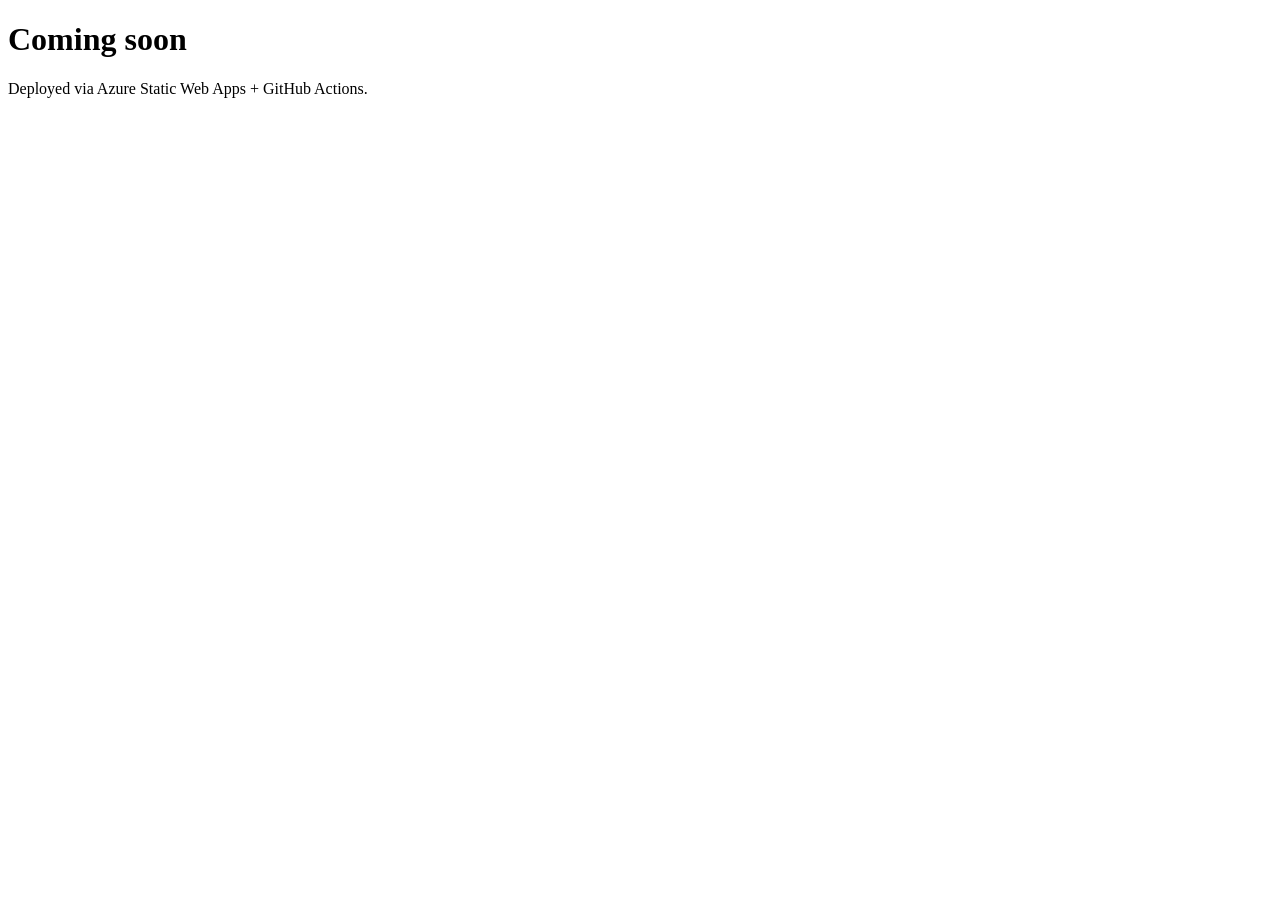
==== app/index.html @ d1ad708e "web page placeholder" ====
<!doctype html>
<html>
  <head><meta charset="utf-8"><title>Kanaan - Resume</title></head>
  <body>
    <h1>Coming soon</h1>
    <p>Deployed via Azure Static Web Apps + GitHub Actions.</p>
  </body>
</html>
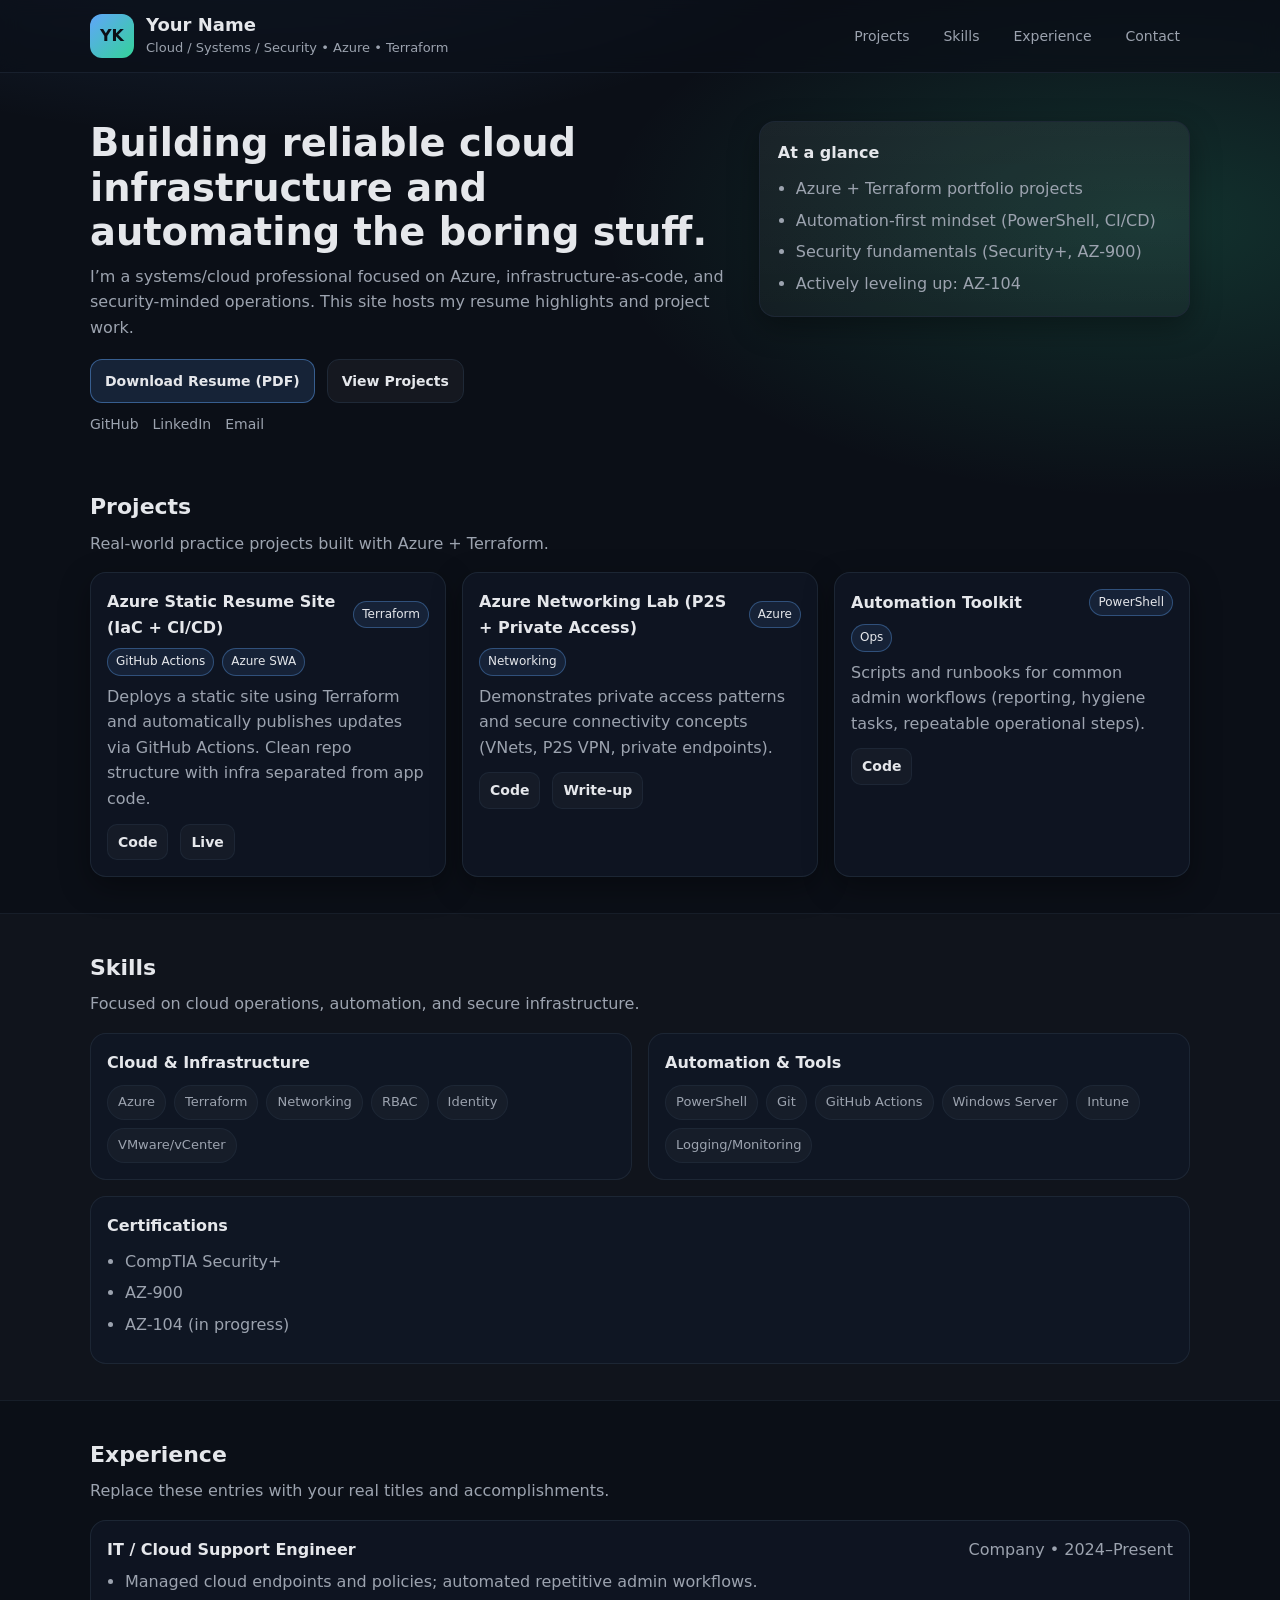
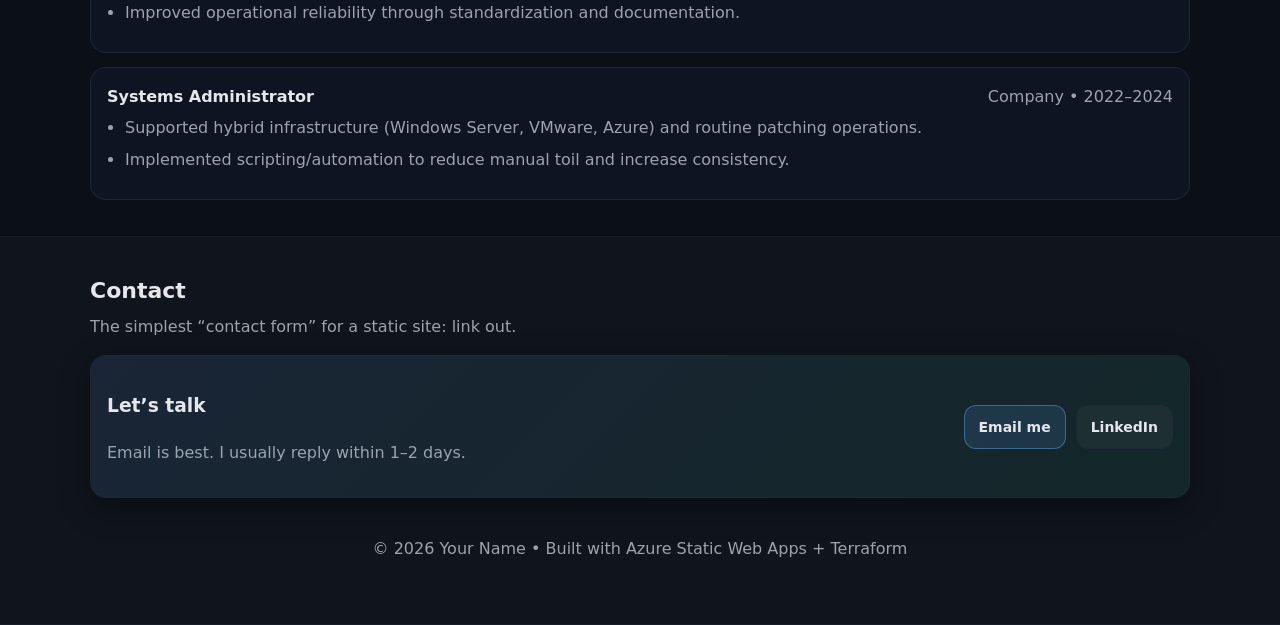
==== commit 852067a2: "First revision of HTML and CSS for landing page" ====
--- a/app/index.html
+++ b/app/index.html
@@ -1,8 +1,220 @@
 <!doctype html>
-<html>
-  <head><meta charset="utf-8"><title>Kanaan - Resume</title></head>
-  <body>
-    <h1>Coming soon</h1>
-    <p>Deployed via Azure Static Web Apps + GitHub Actions.</p>
-  </body>
+<html lang="en">
+<head>
+  <meta charset="utf-8" />
+  <meta name="viewport" content="width=device-width, initial-scale=1" />
+  <title>Your Name — Cloud / Systems / Security</title>
+  <meta name="description" content="Resume and projects portfolio." />
+  <link rel="stylesheet" href="styles.css" />
+</head>
+
+<body>
+  <a class="skip-link" href="#main">Skip to content</a>
+
+  <header class="site-header">
+    <div class="container header-inner">
+      <div class="brand">
+        <div class="avatar" aria-hidden="true">YK</div>
+        <div>
+          <h1 class="name">Your Name</h1>
+          <p class="tagline">Cloud / Systems / Security • Azure • Terraform</p>
+        </div>
+      </div>
+
+      <nav class="nav" aria-label="Primary">
+        <a href="#projects">Projects</a>
+        <a href="#skills">Skills</a>
+        <a href="#experience">Experience</a>
+        <a href="#contact">Contact</a>
+      </nav>
+    </div>
+  </header>
+
+  <main id="main">
+    <section class="hero">
+      <div class="container hero-inner">
+        <div class="hero-copy">
+          <h2>Building reliable cloud infrastructure and automating the boring stuff.</h2>
+          <p>
+            I’m a systems/cloud professional focused on Azure, infrastructure-as-code, and security-minded operations.
+            This site hosts my resume highlights and project work.
+          </p>
+
+          <div class="cta-row">
+            <a class="btn primary" href="#" target="_blank" rel="noreferrer">Download Resume (PDF)</a>
+            <a class="btn" href="#projects">View Projects</a>
+          </div>
+
+          <div class="links-row" aria-label="Links">
+            <a href="https://github.com/YOUR_GITHUB" target="_blank" rel="noreferrer">GitHub</a>
+            <a href="https://www.linkedin.com/in/YOUR_LINKEDIN" target="_blank" rel="noreferrer">LinkedIn</a>
+            <a href="mailto:you@email.com">Email</a>
+          </div>
+        </div>
+
+        <div class="hero-card">
+          <h3>At a glance</h3>
+          <ul class="bullets">
+            <li>Azure + Terraform portfolio projects</li>
+            <li>Automation-first mindset (PowerShell, CI/CD)</li>
+            <li>Security fundamentals (Security+, AZ-900)</li>
+            <li>Actively leveling up: AZ-104</li>
+          </ul>
+        </div>
+      </div>
+    </section>
+
+    <section id="projects" class="section">
+      <div class="container">
+        <div class="section-head">
+          <h2>Projects</h2>
+          <p>Real-world practice projects built with Azure + Terraform.</p>
+        </div>
+
+        <div class="grid">
+          <article class="card">
+            <div class="card-top">
+              <h3>Azure Static Resume Site (IaC + CI/CD)</h3>
+              <span class="pill">Terraform</span>
+              <span class="pill">GitHub Actions</span>
+              <span class="pill">Azure SWA</span>
+            </div>
+            <p>
+              Deploys a static site using Terraform and automatically publishes updates via GitHub Actions.
+              Clean repo structure with infra separated from app code.
+            </p>
+            <div class="card-actions">
+              <a class="link" href="https://github.com/YOUR_GITHUB/YOUR_REPO" target="_blank" rel="noreferrer">Code</a>
+              <a class="link" href="#" target="_blank" rel="noreferrer">Live</a>
+            </div>
+          </article>
+
+          <article class="card">
+            <div class="card-top">
+              <h3>Azure Networking Lab (P2S + Private Access)</h3>
+              <span class="pill">Azure</span>
+              <span class="pill">Networking</span>
+            </div>
+            <p>
+              Demonstrates private access patterns and secure connectivity concepts (VNets, P2S VPN, private endpoints).
+            </p>
+            <div class="card-actions">
+              <a class="link" href="#" target="_blank" rel="noreferrer">Code</a>
+              <a class="link" href="#" target="_blank" rel="noreferrer">Write-up</a>
+            </div>
+          </article>
+
+          <article class="card">
+            <div class="card-top">
+              <h3>Automation Toolkit</h3>
+              <span class="pill">PowerShell</span>
+              <span class="pill">Ops</span>
+            </div>
+            <p>
+              Scripts and runbooks for common admin workflows (reporting, hygiene tasks, repeatable operational steps).
+            </p>
+            <div class="card-actions">
+              <a class="link" href="#" target="_blank" rel="noreferrer">Code</a>
+            </div>
+          </article>
+        </div>
+      </div>
+    </section>
+
+    <section id="skills" class="section alt">
+      <div class="container">
+        <div class="section-head">
+          <h2>Skills</h2>
+          <p>Focused on cloud operations, automation, and secure infrastructure.</p>
+        </div>
+
+        <div class="two-col">
+          <div class="panel">
+            <h3>Cloud & Infrastructure</h3>
+            <ul class="tags">
+              <li>Azure</li><li>Terraform</li><li>Networking</li><li>RBAC</li><li>Identity</li><li>VMware/vCenter</li>
+            </ul>
+          </div>
+
+          <div class="panel">
+            <h3>Automation & Tools</h3>
+            <ul class="tags">
+              <li>PowerShell</li><li>Git</li><li>GitHub Actions</li><li>Windows Server</li><li>Intune</li><li>Logging/Monitoring</li>
+            </ul>
+          </div>
+        </div>
+
+        <div class="panel mt">
+          <h3>Certifications</h3>
+          <ul class="bullets">
+            <li>CompTIA Security+</li>
+            <li>AZ-900</li>
+            <li>AZ-104 (in progress)</li>
+          </ul>
+        </div>
+      </div>
+    </section>
+
+    <section id="experience" class="section">
+      <div class="container">
+        <div class="section-head">
+          <h2>Experience</h2>
+          <p>Replace these entries with your real titles and accomplishments.</p>
+        </div>
+
+        <div class="timeline">
+          <div class="role">
+            <div class="role-head">
+              <h3>IT / Cloud Support Engineer</h3>
+              <span class="muted">Company • 2024–Present</span>
+            </div>
+            <ul class="bullets">
+              <li>Managed cloud endpoints and policies; automated repetitive admin workflows.</li>
+              <li>Improved operational reliability through standardization and documentation.</li>
+            </ul>
+          </div>
+
+          <div class="role">
+            <div class="role-head">
+              <h3>Systems Administrator</h3>
+              <span class="muted">Company • 2022–2024</span>
+            </div>
+            <ul class="bullets">
+              <li>Supported hybrid infrastructure (Windows Server, VMware, Azure) and routine patching operations.</li>
+              <li>Implemented scripting/automation to reduce manual toil and increase consistency.</li>
+            </ul>
+          </div>
+        </div>
+      </div>
+    </section>
+
+    <section id="contact" class="section alt">
+      <div class="container">
+        <div class="section-head">
+          <h2>Contact</h2>
+          <p>The simplest “contact form” for a static site: link out.</p>
+        </div>
+
+        <div class="contact-card">
+          <div>
+            <h3>Let’s talk</h3>
+            <p class="muted">Email is best. I usually reply within 1–2 days.</p>
+          </div>
+          <div class="contact-actions">
+            <a class="btn primary" href="mailto:you@email.com">Email me</a>
+            <a class="btn" href="https://www.linkedin.com/in/YOUR_LINKEDIN" target="_blank" rel="noreferrer">LinkedIn</a>
+          </div>
+        </div>
+
+        <footer class="footer">
+          <p class="muted">© <span id="year"></span> Your Name • Built with Azure Static Web Apps + Terraform</p>
+        </footer>
+      </div>
+    </section>
+  </main>
+
+  <script>
+    document.getElementById("year").textContent = new Date().getFullYear();
+  </script>
+</body>
 </html>
--- a/app/styles.css
+++ b/app/styles.css
@@ -0,0 +1,346 @@
+:root{
+  --bg: #0b0f17;
+  --panel: #111827;
+  --panel2:#0f172a;
+  --text:#e5e7eb;
+  --muted:#9ca3af;
+  --line:#1f2937;
+  --accent:#60a5fa;
+  --accent2:#34d399;
+  --shadow: 0 10px 30px rgba(0,0,0,.35);
+  --radius: 16px;
+}
+
+*{ box-sizing:border-box; }
+html,body{ margin:0; padding:0; }
+body{
+  font-family: ui-sans-serif, system-ui, -apple-system, Segoe UI, Roboto, Arial, "Apple Color Emoji","Segoe UI Emoji";
+  background: radial-gradient(1200px 600px at 20% -10%, rgba(96,165,250,.25), transparent 60%),
+              radial-gradient(1000px 500px at 90% 10%, rgba(52,211,153,.18), transparent 55%),
+              var(--bg);
+  color: var(--text);
+  line-height:1.6;
+}
+
+a{ color:inherit; text-decoration:none; }
+a:hover{ text-decoration:underline; }
+
+.container{
+  width: min(1100px, 92%);
+  margin: 0 auto;
+}
+
+.skip-link{
+  position:absolute;
+  left:-999px;
+  top:auto;
+  width:1px;
+  height:1px;
+  overflow:hidden;
+}
+.skip-link:focus{
+  left: 16px;
+  top: 16px;
+  width:auto;
+  height:auto;
+  padding:10px 12px;
+  background: var(--panel);
+  border: 1px solid var(--line);
+  border-radius: 10px;
+  z-index: 9999;
+}
+
+.site-header{
+  position: sticky;
+  top: 0;
+  backdrop-filter: blur(10px);
+  background: rgba(11,15,23,.7);
+  border-bottom: 1px solid rgba(31,41,55,.7);
+  z-index: 10;
+}
+
+.header-inner{
+  display:flex;
+  align-items:center;
+  justify-content:space-between;
+  gap: 16px;
+  padding: 14px 0;
+}
+
+.brand{
+  display:flex;
+  align-items:center;
+  gap:12px;
+  min-width: 240px;
+}
+
+.avatar{
+  width:44px;
+  height:44px;
+  border-radius: 12px;
+  display:grid;
+  place-items:center;
+  font-weight:700;
+  color: #0b0f17;
+  background: linear-gradient(135deg, var(--accent), var(--accent2));
+}
+
+.name{ margin:0; font-size: 18px; line-height: 1.2; }
+.tagline{ margin: 2px 0 0; color: var(--muted); font-size: 13px; }
+
+.nav{
+  display:flex;
+  gap: 14px;
+  flex-wrap: wrap;
+  justify-content:flex-end;
+}
+.nav a{
+  color: var(--muted);
+  font-size: 14px;
+  padding: 6px 10px;
+  border-radius: 10px;
+}
+.nav a:hover{
+  color: var(--text);
+  background: rgba(255,255,255,.06);
+  text-decoration:none;
+}
+
+.hero{
+  padding: 48px 0 18px;
+}
+.hero-inner{
+  display:grid;
+  grid-template-columns: 1.2fr .8fr;
+  gap: 22px;
+  align-items: start;
+}
+.hero-copy h2{
+  margin: 0 0 10px;
+  font-size: clamp(28px, 3vw, 40px);
+  line-height: 1.15;
+}
+.hero-copy p{
+  margin: 0 0 18px;
+  color: var(--muted);
+  font-size: 16px;
+}
+
+.cta-row{
+  display:flex;
+  gap: 12px;
+  flex-wrap: wrap;
+  margin-bottom: 10px;
+}
+
+.btn{
+  display:inline-flex;
+  align-items:center;
+  justify-content:center;
+  padding: 10px 14px;
+  border-radius: 12px;
+  border: 1px solid var(--line);
+  background: rgba(255,255,255,.04);
+  color: var(--text);
+  box-shadow: none;
+  text-decoration:none;
+  font-weight: 600;
+  font-size: 14px;
+}
+.btn:hover{
+  background: rgba(255,255,255,.08);
+  text-decoration:none;
+}
+.btn.primary{
+  border-color: rgba(96,165,250,.45);
+  background: rgba(96,165,250,.14);
+}
+
+.links-row{
+  display:flex;
+  gap: 14px;
+  flex-wrap: wrap;
+  margin-top: 10px;
+}
+.links-row a{
+  color: var(--muted);
+  font-size: 14px;
+}
+.links-row a:hover{ color: var(--text); }
+
+.hero-card{
+  background: linear-gradient(180deg, rgba(255,255,255,.06), rgba(255,255,255,.03));
+  border: 1px solid rgba(31,41,55,.9);
+  border-radius: var(--radius);
+  padding: 18px 18px 10px;
+  box-shadow: var(--shadow);
+}
+.hero-card h3{
+  margin: 0 0 10px;
+  font-size: 16px;
+}
+.bullets{
+  padding-left: 18px;
+  margin: 0 0 10px;
+  color: var(--muted);
+}
+.bullets li{ margin: 6px 0; }
+
+.section{
+  padding: 36px 0;
+}
+.section.alt{
+  background: rgba(255,255,255,.02);
+  border-top: 1px solid rgba(31,41,55,.5);
+  border-bottom: 1px solid rgba(31,41,55,.5);
+}
+.section-head{
+  margin-bottom: 16px;
+}
+.section-head h2{
+  margin: 0 0 6px;
+  font-size: 22px;
+}
+.section-head p{
+  margin: 0;
+  color: var(--muted);
+}
+
+.grid{
+  display:grid;
+  grid-template-columns: repeat(3, 1fr);
+  gap: 16px;
+}
+
+.card{
+  background: rgba(17,24,39,.7);
+  border: 1px solid rgba(31,41,55,.9);
+  border-radius: var(--radius);
+  padding: 16px;
+  box-shadow: var(--shadow);
+}
+.card-top{
+  display:flex;
+  flex-wrap: wrap;
+  gap: 8px;
+  align-items: center;
+  margin-bottom: 8px;
+}
+.card h3{
+  margin: 0;
+  font-size: 16px;
+  flex: 1 1 220px;
+}
+.card p{
+  margin: 8px 0 12px;
+  color: var(--muted);
+}
+
+.pill{
+  font-size: 12px;
+  color: var(--text);
+  border: 1px solid rgba(96,165,250,.35);
+  background: rgba(96,165,250,.10);
+  padding: 3px 8px;
+  border-radius: 999px;
+}
+
+.card-actions{
+  display:flex;
+  gap: 12px;
+}
+.link{
+  color: var(--text);
+  font-weight: 600;
+  font-size: 14px;
+  padding: 6px 10px;
+  border-radius: 10px;
+  border: 1px solid rgba(31,41,55,.9);
+  background: rgba(255,255,255,.03);
+}
+.link:hover{
+  text-decoration:none;
+  background: rgba(255,255,255,.06);
+}
+
+.two-col{
+  display:grid;
+  grid-template-columns: 1fr 1fr;
+  gap: 16px;
+}
+.panel{
+  background: rgba(17,24,39,.7);
+  border: 1px solid rgba(31,41,55,.9);
+  border-radius: var(--radius);
+  padding: 16px;
+}
+.panel h3{ margin: 0 0 10px; font-size: 16px; }
+
+.tags{
+  list-style:none;
+  padding:0;
+  margin:0;
+  display:flex;
+  flex-wrap: wrap;
+  gap: 8px;
+}
+.tags li{
+  border: 1px solid rgba(31,41,55,.9);
+  background: rgba(255,255,255,.03);
+  padding: 6px 10px;
+  border-radius: 999px;
+  font-size: 13px;
+  color: var(--muted);
+}
+
+.mt{ margin-top: 16px; }
+
+.timeline{
+  display:grid;
+  gap: 14px;
+}
+.role{
+  background: rgba(17,24,39,.7);
+  border: 1px solid rgba(31,41,55,.9);
+  border-radius: var(--radius);
+  padding: 16px;
+}
+.role-head{
+  display:flex;
+  align-items: baseline;
+  justify-content: space-between;
+  gap: 12px;
+  flex-wrap: wrap;
+}
+.role h3{ margin:0; font-size: 16px; }
+.muted{ color: var(--muted); }
+
+.contact-card{
+  display:flex;
+  align-items:center;
+  justify-content: space-between;
+  gap: 16px;
+  flex-wrap: wrap;
+  background: linear-gradient(135deg, rgba(96,165,250,.12), rgba(52,211,153,.10));
+  border: 1px solid rgba(31,41,55,.9);
+  border-radius: var(--radius);
+  padding: 16px;
+  box-shadow: var(--shadow);
+}
+.contact-actions{
+  display:flex;
+  gap: 10px;
+  flex-wrap: wrap;
+}
+
+.footer{
+  padding: 22px 0 10px;
+  text-align:center;
+}
+
+@media (max-width: 900px){
+  .hero-inner{ grid-template-columns: 1fr; }
+  .grid{ grid-template-columns: 1fr; }
+  .two-col{ grid-template-columns: 1fr; }
+  .nav{ justify-content:flex-start; }
+}
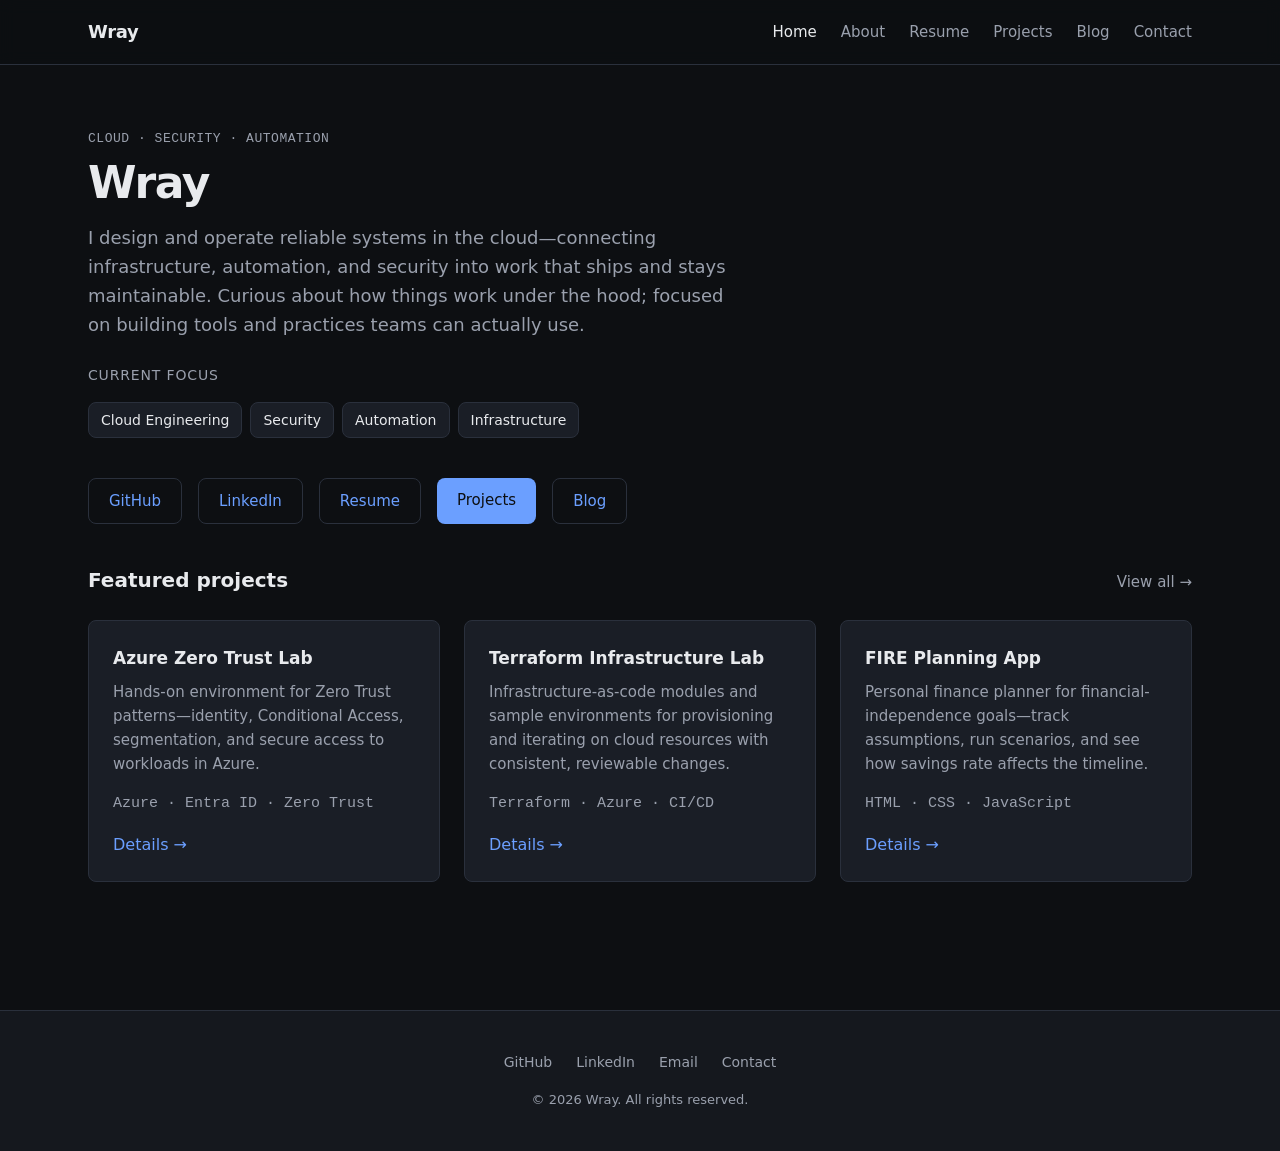
==== commit 4a1a4003: "Ignore Reconfig" ====
--- a/app/index.html
+++ b/app/index.html
@@ -1,220 +1,124 @@
-<!doctype html>
+<!DOCTYPE html>
 <html lang="en">
 <head>
-  <meta charset="utf-8" />
-  <meta name="viewport" content="width=device-width, initial-scale=1" />
-  <title>Your Name — Cloud / Systems / Security</title>
-  <meta name="description" content="Resume and projects portfolio." />
-  <link rel="stylesheet" href="styles.css" />
+  <meta charset="UTF-8">
+  <meta name="viewport" content="width=device-width, initial-scale=1.0">
+  <meta name="description" content="Wray — cloud engineering, security, automation, and infrastructure.">
+  <title>Wray | Cloud & Infrastructure</title>
+  <link rel="stylesheet" href="css/styles.css">
 </head>
-
 <body>
-  <a class="skip-link" href="#main">Skip to content</a>
+  <a href="#main" class="skip-link">Skip to content</a>
 
   <header class="site-header">
-    <div class="container header-inner">
-      <div class="brand">
-        <div class="avatar" aria-hidden="true">YK</div>
-        <div>
-          <h1 class="name">Your Name</h1>
-          <p class="tagline">Cloud / Systems / Security • Azure • Terraform</p>
-        </div>
-      </div>
-
-      <nav class="nav" aria-label="Primary">
-        <a href="#projects">Projects</a>
-        <a href="#skills">Skills</a>
-        <a href="#experience">Experience</a>
-        <a href="#contact">Contact</a>
+    <div class="container">
+      <a href="index.html" class="logo">Wray</a>
+      <button type="button" class="nav-toggle" aria-label="Open menu" aria-expanded="false" aria-controls="site-nav">
+        <span></span>
+        <span></span>
+        <span></span>
+      </button>
+      <nav id="site-nav" class="site-nav" aria-label="Main">
+        <ul>
+          <li><a href="index.html" class="active">Home</a></li>
+          <li><a href="about.html">About</a></li>
+          <li><a href="resume.html">Resume</a></li>
+          <li><a href="projects.html">Projects</a></li>
+          <li><a href="blog.html">Blog</a></li>
+          <li><a href="contact.html">Contact</a></li>
+        </ul>
       </nav>
     </div>
   </header>
 
   <main id="main">
-    <section class="hero">
-      <div class="container hero-inner">
-        <div class="hero-copy">
-          <h2>Building reliable cloud infrastructure and automating the boring stuff.</h2>
-          <p>
-            I’m a systems/cloud professional focused on Azure, infrastructure-as-code, and security-minded operations.
-            This site hosts my resume highlights and project work.
-          </p>
+    <div class="container">
+      <section class="hero">
+        <p class="hero-label">Cloud · Security · Automation</p>
+        <h1>Wray</h1>
+        <p class="tagline">
+          I design and operate reliable systems in the cloud—connecting infrastructure,
+          automation, and security into work that ships and stays maintainable. Curious about
+          how things work under the hood; focused on building tools and practices teams can
+          actually use.
+        </p>
 
-          <div class="cta-row">
-            <a class="btn primary" href="#" target="_blank" rel="noreferrer">Download Resume (PDF)</a>
-            <a class="btn" href="#projects">View Projects</a>
-          </div>
-
-          <div class="links-row" aria-label="Links">
-            <a href="https://github.com/YOUR_GITHUB" target="_blank" rel="noreferrer">GitHub</a>
-            <a href="https://www.linkedin.com/in/YOUR_LINKEDIN" target="_blank" rel="noreferrer">LinkedIn</a>
-            <a href="mailto:you@email.com">Email</a>
-          </div>
+        <div class="focus-block">
+          <h2 class="focus-heading">Current focus</h2>
+          <ul class="focus-list">
+            <li>Cloud Engineering</li>
+            <li>Security</li>
+            <li>Automation</li>
+            <li>Infrastructure</li>
+          </ul>
         </div>
 
-        <div class="hero-card">
-          <h3>At a glance</h3>
-          <ul class="bullets">
-            <li>Azure + Terraform portfolio projects</li>
-            <li>Automation-first mindset (PowerShell, CI/CD)</li>
-            <li>Security fundamentals (Security+, AZ-900)</li>
-            <li>Actively leveling up: AZ-104</li>
-          </ul>
+        <!-- EDIT: Hero action links — match values in EDITING.md -->
+        <div class="hero-actions" aria-label="Links">
+          <a href="https://github.com/BoyIIMan" class="btn btn-outline" rel="noopener noreferrer" target="_blank">GitHub</a>
+          <a href="https://www.linkedin.com/in/kanaan-wray-a2bbb0235/" class="btn btn-outline" rel="noopener noreferrer" target="_blank">LinkedIn</a>
+          <a href="resume.html" class="btn btn-outline">Resume</a>
+          <a href="projects.html" class="btn">Projects</a>
+          <a href="blog.html" class="btn btn-outline">Blog</a>
         </div>
-      </div>
-    </section>
+      </section>
 
-    <section id="projects" class="section">
-      <div class="container">
-        <div class="section-head">
-          <h2>Projects</h2>
-          <p>Real-world practice projects built with Azure + Terraform.</p>
+      <section class="section" aria-labelledby="featured-heading">
+        <div class="section-header">
+          <h2 id="featured-heading" class="section-title">Featured projects</h2>
+          <a href="projects.html" class="section-link">View all →</a>
         </div>
 
-        <div class="grid">
+        <!-- EDIT: Featured projects — duplicate a card or link to projects.html; see projects/_project-card-snippet.html -->
+        <div class="card-grid card-grid--projects">
           <article class="card">
-            <div class="card-top">
-              <h3>Azure Static Resume Site (IaC + CI/CD)</h3>
-              <span class="pill">Terraform</span>
-              <span class="pill">GitHub Actions</span>
-              <span class="pill">Azure SWA</span>
-            </div>
+            <h3>Azure Zero Trust Lab</h3>
             <p>
-              Deploys a static site using Terraform and automatically publishes updates via GitHub Actions.
-              Clean repo structure with infra separated from app code.
+              Hands-on environment for Zero Trust patterns—identity, Conditional Access,
+              segmentation, and secure access to workloads in Azure.
             </p>
-            <div class="card-actions">
-              <a class="link" href="https://github.com/YOUR_GITHUB/YOUR_REPO" target="_blank" rel="noreferrer">Code</a>
-              <a class="link" href="#" target="_blank" rel="noreferrer">Live</a>
-            </div>
+            <p class="card-meta">Azure · Entra ID · Zero Trust</p>
+            <a href="projects.html">Details →</a>
           </article>
 
           <article class="card">
-            <div class="card-top">
-              <h3>Azure Networking Lab (P2S + Private Access)</h3>
-              <span class="pill">Azure</span>
-              <span class="pill">Networking</span>
-            </div>
+            <h3>Terraform Infrastructure Lab</h3>
             <p>
-              Demonstrates private access patterns and secure connectivity concepts (VNets, P2S VPN, private endpoints).
+              Infrastructure-as-code modules and sample environments for provisioning and
+              iterating on cloud resources with consistent, reviewable changes.
             </p>
-            <div class="card-actions">
-              <a class="link" href="#" target="_blank" rel="noreferrer">Code</a>
-              <a class="link" href="#" target="_blank" rel="noreferrer">Write-up</a>
-            </div>
+            <p class="card-meta">Terraform · Azure · CI/CD</p>
+            <a href="projects.html">Details →</a>
           </article>
 
           <article class="card">
-            <div class="card-top">
-              <h3>Automation Toolkit</h3>
-              <span class="pill">PowerShell</span>
-              <span class="pill">Ops</span>
-            </div>
+            <h3>FIRE Planning App</h3>
             <p>
-              Scripts and runbooks for common admin workflows (reporting, hygiene tasks, repeatable operational steps).
+              Personal finance planner for financial-independence goals—track assumptions,
+              run scenarios, and see how savings rate affects the timeline.
             </p>
-            <div class="card-actions">
-              <a class="link" href="#" target="_blank" rel="noreferrer">Code</a>
-            </div>
+            <p class="card-meta">HTML · CSS · JavaScript</p>
+            <a href="projects.html">Details →</a>
           </article>
         </div>
-      </div>
-    </section>
-
-    <section id="skills" class="section alt">
-      <div class="container">
-        <div class="section-head">
-          <h2>Skills</h2>
-          <p>Focused on cloud operations, automation, and secure infrastructure.</p>
-        </div>
-
-        <div class="two-col">
-          <div class="panel">
-            <h3>Cloud & Infrastructure</h3>
-            <ul class="tags">
-              <li>Azure</li><li>Terraform</li><li>Networking</li><li>RBAC</li><li>Identity</li><li>VMware/vCenter</li>
-            </ul>
-          </div>
-
-          <div class="panel">
-            <h3>Automation & Tools</h3>
-            <ul class="tags">
-              <li>PowerShell</li><li>Git</li><li>GitHub Actions</li><li>Windows Server</li><li>Intune</li><li>Logging/Monitoring</li>
-            </ul>
-          </div>
-        </div>
-
-        <div class="panel mt">
-          <h3>Certifications</h3>
-          <ul class="bullets">
-            <li>CompTIA Security+</li>
-            <li>AZ-900</li>
-            <li>AZ-104 (in progress)</li>
-          </ul>
-        </div>
-      </div>
-    </section>
-
-    <section id="experience" class="section">
-      <div class="container">
-        <div class="section-head">
-          <h2>Experience</h2>
-          <p>Replace these entries with your real titles and accomplishments.</p>
-        </div>
-
-        <div class="timeline">
-          <div class="role">
-            <div class="role-head">
-              <h3>IT / Cloud Support Engineer</h3>
-              <span class="muted">Company • 2024–Present</span>
-            </div>
-            <ul class="bullets">
-              <li>Managed cloud endpoints and policies; automated repetitive admin workflows.</li>
-              <li>Improved operational reliability through standardization and documentation.</li>
-            </ul>
-          </div>
-
-          <div class="role">
-            <div class="role-head">
-              <h3>Systems Administrator</h3>
-              <span class="muted">Company • 2022–2024</span>
-            </div>
-            <ul class="bullets">
-              <li>Supported hybrid infrastructure (Windows Server, VMware, Azure) and routine patching operations.</li>
-              <li>Implemented scripting/automation to reduce manual toil and increase consistency.</li>
-            </ul>
-          </div>
-        </div>
-      </div>
-    </section>
-
-    <section id="contact" class="section alt">
-      <div class="container">
-        <div class="section-head">
-          <h2>Contact</h2>
-          <p>The simplest “contact form” for a static site: link out.</p>
-        </div>
-
-        <div class="contact-card">
-          <div>
-            <h3>Let’s talk</h3>
-            <p class="muted">Email is best. I usually reply within 1–2 days.</p>
-          </div>
-          <div class="contact-actions">
-            <a class="btn primary" href="mailto:you@email.com">Email me</a>
-            <a class="btn" href="https://www.linkedin.com/in/YOUR_LINKEDIN" target="_blank" rel="noreferrer">LinkedIn</a>
-          </div>
-        </div>
-
-        <footer class="footer">
-          <p class="muted">© <span id="year"></span> Your Name • Built with Azure Static Web Apps + Terraform</p>
-        </footer>
-      </div>
-    </section>
+      </section>
+    </div>
   </main>
 
-  <script>
-    document.getElementById("year").textContent = new Date().getFullYear();
-  </script>
+  <footer class="site-footer">
+    <div class="container">
+      <!-- EDIT: Site-wide footer links — see EDITING.md -->
+      <nav class="footer-links" aria-label="Footer">
+        <a href="https://github.com/BoyIIMan" rel="noopener noreferrer" target="_blank">GitHub</a>
+        <a href="https://www.linkedin.com/in/kanaan-wray-a2bbb0235/" rel="noopener noreferrer" target="_blank">LinkedIn</a>
+        <a href="mailto:kanaanwray@gmail.com">Email</a>
+        <a href="contact.html">Contact</a>
+      </nav>
+      <p class="copyright">© <span id="year"></span> Wray. All rights reserved.</p>
+    </div>
+  </footer>
+
+  <script src="js/script.js"></script>
+  <script>document.getElementById("year").textContent = new Date().getFullYear();</script>
 </body>
 </html>
--- a/app/css/styles.css
+++ b/app/css/styles.css
@@ -0,0 +1,730 @@
+/* ==========================================================================
+   Personal Website — Shared Styles
+   Dark theme, minimal, mobile-first
+   ========================================================================== */
+
+:root {
+  --color-bg: #0d0f12;
+  --color-bg-elevated: #15181e;
+  --color-bg-card: #1a1e26;
+  --color-border: #2a303c;
+  --color-text: #e8eaed;
+  --color-text-muted: #9aa0ad;
+  --color-accent: #6b9fff;
+  --color-accent-hover: #8ab4ff;
+  --font-sans: system-ui, -apple-system, "Segoe UI", Roboto, "Helvetica Neue", Arial, sans-serif;
+  --font-mono: ui-monospace, "Cascadia Code", "Source Code Pro", Menlo, Consolas, monospace;
+  --max-width: 72rem;
+  --header-height: 4rem;
+  --radius: 0.5rem;
+  --space-xs: 0.5rem;
+  --space-sm: 1rem;
+  --space-md: 1.5rem;
+  --space-lg: 2.5rem;
+  --space-xl: 4rem;
+}
+
+*,
+*::before,
+*::after {
+  box-sizing: border-box;
+}
+
+html {
+  scroll-behavior: smooth;
+}
+
+body {
+  margin: 0;
+  min-height: 100vh;
+  display: flex;
+  flex-direction: column;
+  font-family: var(--font-sans);
+  font-size: 1rem;
+  line-height: 1.6;
+  color: var(--color-text);
+  background-color: var(--color-bg);
+}
+
+img {
+  max-width: 100%;
+  height: auto;
+  display: block;
+}
+
+a {
+  color: var(--color-accent);
+  text-decoration: none;
+  transition: color 0.15s ease;
+}
+
+a:hover {
+  color: var(--color-accent-hover);
+}
+
+/* Skip link for accessibility */
+.skip-link {
+  position: absolute;
+  top: -100%;
+  left: var(--space-sm);
+  padding: var(--space-xs) var(--space-sm);
+  background: var(--color-accent);
+  color: var(--color-bg);
+  border-radius: var(--radius);
+  z-index: 200;
+}
+
+.skip-link:focus {
+  top: var(--space-sm);
+}
+
+/* ==========================================================================
+   Layout
+   ========================================================================== */
+
+.container {
+  width: 100%;
+  max-width: var(--max-width);
+  margin: 0 auto;
+  padding: 0 var(--space-md);
+}
+
+main {
+  flex: 1;
+  padding: var(--space-lg) 0 var(--space-xl);
+}
+
+/* ==========================================================================
+   Header & Navigation
+   ========================================================================== */
+
+.site-header {
+  position: sticky;
+  top: 0;
+  z-index: 100;
+  background: rgba(13, 15, 18, 0.92);
+  backdrop-filter: blur(8px);
+  border-bottom: 1px solid var(--color-border);
+}
+
+.site-header .container {
+  display: flex;
+  align-items: center;
+  justify-content: space-between;
+  min-height: var(--header-height);
+}
+
+.logo {
+  font-weight: 600;
+  font-size: 1.125rem;
+  color: var(--color-text);
+  letter-spacing: -0.02em;
+}
+
+.logo:hover {
+  color: var(--color-accent);
+}
+
+/* Mobile menu toggle */
+.nav-toggle {
+  display: flex;
+  flex-direction: column;
+  justify-content: center;
+  gap: 5px;
+  width: 2.5rem;
+  height: 2.5rem;
+  padding: 0;
+  border: 1px solid var(--color-border);
+  border-radius: var(--radius);
+  background: var(--color-bg-elevated);
+  cursor: pointer;
+}
+
+.nav-toggle span {
+  display: block;
+  width: 1.25rem;
+  height: 2px;
+  margin: 0 auto;
+  background: var(--color-text);
+  border-radius: 1px;
+  transition: transform 0.2s ease, opacity 0.2s ease;
+}
+
+.nav-toggle[aria-expanded="true"] span:nth-child(1) {
+  transform: translateY(7px) rotate(45deg);
+}
+
+.nav-toggle[aria-expanded="true"] span:nth-child(2) {
+  opacity: 0;
+}
+
+.nav-toggle[aria-expanded="true"] span:nth-child(3) {
+  transform: translateY(-7px) rotate(-45deg);
+}
+
+.site-nav ul {
+  list-style: none;
+  margin: 0;
+  padding: 0;
+}
+
+.site-nav a {
+  color: var(--color-text-muted);
+  font-size: 0.9375rem;
+}
+
+.site-nav a:hover,
+.site-nav a.active {
+  color: var(--color-text);
+}
+
+.site-nav a.active {
+  font-weight: 500;
+}
+
+/* Mobile nav (default) */
+.site-nav {
+  position: absolute;
+  top: 100%;
+  left: 0;
+  right: 0;
+  background: var(--color-bg-elevated);
+  border-bottom: 1px solid var(--color-border);
+  max-height: 0;
+  overflow: hidden;
+  transition: max-height 0.25s ease;
+}
+
+.site-nav.is-open {
+  max-height: 20rem;
+}
+
+.site-nav ul {
+  padding: var(--space-sm) var(--space-md) var(--space-md);
+}
+
+.site-nav li + li {
+  margin-top: var(--space-xs);
+}
+
+/* Desktop nav */
+@media (min-width: 768px) {
+  .nav-toggle {
+    display: none;
+  }
+
+  .site-nav {
+    position: static;
+    max-height: none;
+    overflow: visible;
+    background: transparent;
+    border: none;
+  }
+
+  .site-nav ul {
+    display: flex;
+    gap: var(--space-md);
+    padding: 0;
+  }
+
+  .site-nav li + li {
+    margin-top: 0;
+  }
+}
+
+/* ==========================================================================
+   Footer
+   ========================================================================== */
+
+.site-footer {
+  margin-top: auto;
+  padding: var(--space-lg) 0;
+  border-top: 1px solid var(--color-border);
+  background: var(--color-bg-elevated);
+}
+
+.site-footer .container {
+  display: flex;
+  flex-direction: column;
+  gap: var(--space-sm);
+  text-align: center;
+}
+
+.footer-links {
+  display: flex;
+  flex-wrap: wrap;
+  justify-content: center;
+  gap: var(--space-sm) var(--space-md);
+}
+
+.footer-links a {
+  color: var(--color-text-muted);
+  font-size: 0.875rem;
+}
+
+.footer-links a:hover {
+  color: var(--color-text);
+}
+
+.copyright {
+  margin: 0;
+  font-size: 0.8125rem;
+  color: var(--color-text-muted);
+}
+
+/* ==========================================================================
+   Typography & Sections
+   ========================================================================== */
+
+.page-title {
+  margin: 0 0 var(--space-sm);
+  font-size: clamp(1.75rem, 4vw, 2.25rem);
+  font-weight: 600;
+  letter-spacing: -0.03em;
+  line-height: 1.2;
+}
+
+.lead {
+  font-size: 1.125rem;
+  color: var(--color-text-muted);
+  max-width: 40rem;
+  margin: 0 0 var(--space-lg);
+}
+
+.section {
+  margin-bottom: var(--space-xl);
+}
+
+.section-title {
+  margin: 0 0 var(--space-md);
+  font-size: 1.25rem;
+  font-weight: 600;
+  color: var(--color-text);
+}
+
+/* Hero (home) */
+.hero {
+  padding: var(--space-md) 0 var(--space-lg);
+}
+
+.hero h1 {
+  margin: 0 0 var(--space-sm);
+  font-size: clamp(2rem, 5vw, 2.75rem);
+  font-weight: 600;
+  letter-spacing: -0.03em;
+  line-height: 1.15;
+}
+
+.hero-label {
+  margin: 0 0 var(--space-xs);
+  font-size: 0.8125rem;
+  font-family: var(--font-mono);
+  color: var(--color-text-muted);
+  letter-spacing: 0.04em;
+  text-transform: uppercase;
+}
+
+.hero .tagline {
+  font-size: 1.125rem;
+  color: var(--color-text-muted);
+  max-width: 40rem;
+  margin: 0 0 var(--space-md);
+}
+
+.focus-block {
+  margin-bottom: var(--space-lg);
+}
+
+.focus-heading {
+  margin: 0 0 var(--space-sm);
+  font-size: 0.875rem;
+  font-weight: 500;
+  color: var(--color-text-muted);
+  text-transform: uppercase;
+  letter-spacing: 0.06em;
+}
+
+.focus-list {
+  display: flex;
+  flex-wrap: wrap;
+  gap: var(--space-xs);
+  list-style: none;
+  margin: 0;
+  padding: 0;
+}
+
+.focus-list li {
+  padding: 0.35rem 0.75rem;
+  font-size: 0.875rem;
+  background: var(--color-bg-card);
+  border: 1px solid var(--color-border);
+  border-radius: var(--radius);
+  color: var(--color-text);
+}
+
+.section-header {
+  display: flex;
+  flex-wrap: wrap;
+  align-items: baseline;
+  justify-content: space-between;
+  gap: var(--space-sm);
+  margin-bottom: var(--space-md);
+}
+
+.section-header .section-title {
+  margin: 0;
+}
+
+.section-link {
+  font-size: 0.9375rem;
+  color: var(--color-text-muted);
+}
+
+.section-link:hover {
+  color: var(--color-accent);
+}
+
+.btn {
+  display: inline-block;
+  padding: 0.625rem 1.25rem;
+  font-size: 0.9375rem;
+  font-weight: 500;
+  color: var(--color-bg);
+  background: var(--color-accent);
+  border: none;
+  border-radius: var(--radius);
+  cursor: pointer;
+  transition: background 0.15s ease;
+}
+
+.btn:hover {
+  background: var(--color-accent-hover);
+  color: var(--color-bg);
+}
+
+.btn-outline {
+  background: transparent;
+  color: var(--color-accent);
+  border: 1px solid var(--color-border);
+}
+
+.btn-outline:hover {
+  border-color: var(--color-accent);
+  color: var(--color-accent-hover);
+  background: transparent;
+}
+
+.hero-actions {
+  display: flex;
+  flex-wrap: wrap;
+  gap: var(--space-sm);
+}
+
+/* Cards (projects, blog) */
+.card-grid {
+  display: grid;
+  gap: var(--space-md);
+}
+
+@media (min-width: 600px) {
+  .card-grid {
+    grid-template-columns: repeat(2, 1fr);
+  }
+}
+
+@media (min-width: 900px) {
+  .card-grid--projects {
+    grid-template-columns: repeat(3, 1fr);
+  }
+}
+
+.card {
+  padding: var(--space-md);
+  background: var(--color-bg-card);
+  border: 1px solid var(--color-border);
+  border-radius: var(--radius);
+  transition: border-color 0.15s ease;
+}
+
+.card:hover {
+  border-color: #3d4556;
+}
+
+.card h3 {
+  margin: 0 0 var(--space-xs);
+  font-size: 1.0625rem;
+}
+
+.card p {
+  margin: 0 0 var(--space-sm);
+  font-size: 0.9375rem;
+  color: var(--color-text-muted);
+}
+
+.card-meta {
+  margin: 0 0 var(--space-sm);
+  font-size: 0.8125rem;
+  color: var(--color-text-muted);
+  font-family: var(--font-mono);
+}
+
+/* Project cards — duplicate .project-card in projects.html */
+.project-card {
+  display: flex;
+  flex-direction: column;
+}
+
+.card-links {
+  display: flex;
+  flex-wrap: wrap;
+  gap: var(--space-sm) var(--space-md);
+  margin-top: auto;
+  padding-top: var(--space-xs);
+}
+
+.card-links a {
+  font-size: 0.9375rem;
+  font-weight: 500;
+}
+
+.card-link--demo {
+  color: var(--color-text-muted);
+}
+
+.card-link--demo:hover {
+  color: var(--color-accent);
+}
+
+/* About */
+.about-content p {
+  margin: 0 0 var(--space-md);
+  max-width: 42rem;
+}
+
+.skill-list {
+  display: flex;
+  flex-wrap: wrap;
+  gap: var(--space-xs);
+  list-style: none;
+  margin: 0;
+  padding: 0;
+}
+
+.skill-list li {
+  padding: 0.35rem 0.75rem;
+  font-size: 0.875rem;
+  background: var(--color-bg-card);
+  border: 1px solid var(--color-border);
+  border-radius: var(--radius);
+  color: var(--color-text-muted);
+}
+
+/* Contact */
+.contact-list {
+  list-style: none;
+  margin: 0;
+  padding: 0;
+}
+
+.contact-list li {
+  margin-bottom: var(--space-sm);
+}
+
+.contact-list a {
+  font-size: 1.0625rem;
+}
+
+/* Blog post list */
+.post-list {
+  list-style: none;
+  margin: 0;
+  padding: 0;
+}
+
+.post-list li {
+  padding: var(--space-md) 0;
+  border-bottom: 1px solid var(--color-border);
+}
+
+.post-list li:first-child {
+  padding-top: 0;
+}
+
+.post-list-title {
+  margin: 0 0 var(--space-xs);
+  font-size: 1.125rem;
+  font-weight: 600;
+  line-height: 1.3;
+}
+
+.post-list-title a {
+  color: var(--color-text);
+}
+
+.post-list-title a:hover {
+  color: var(--color-accent);
+}
+
+.post-list-meta {
+  display: flex;
+  flex-wrap: wrap;
+  align-items: center;
+  gap: var(--space-sm);
+  margin-bottom: var(--space-xs);
+}
+
+.post-list .date {
+  margin: 0;
+  font-size: 0.8125rem;
+  color: var(--color-text-muted);
+  font-family: var(--font-mono);
+}
+
+.post-excerpt {
+  margin: 0;
+  font-size: 0.9375rem;
+  color: var(--color-text-muted);
+  max-width: 42rem;
+}
+
+/* Tags (blog index + posts) */
+.post-tags {
+  display: flex;
+  flex-wrap: wrap;
+  gap: var(--space-xs);
+  list-style: none;
+  margin: 0;
+  padding: 0;
+}
+
+.post-tags li {
+  padding: 0.25rem 0.6rem;
+  font-size: 0.75rem;
+  background: var(--color-bg-card);
+  border: 1px solid var(--color-border);
+  border-radius: var(--radius);
+  color: var(--color-text-muted);
+}
+
+.post-tags--compact li {
+  font-size: 0.6875rem;
+}
+
+/* Single post layout */
+.post {
+  max-width: 42rem;
+}
+
+.post-header {
+  margin-bottom: var(--space-lg);
+  padding-bottom: var(--space-md);
+  border-bottom: 1px solid var(--color-border);
+}
+
+.post-back {
+  display: inline-block;
+  margin-bottom: var(--space-md);
+  font-size: 0.9375rem;
+  color: var(--color-text-muted);
+}
+
+.post-back:hover {
+  color: var(--color-accent);
+}
+
+.post-date {
+  display: block;
+  margin: 0 0 var(--space-sm);
+  font-size: 0.8125rem;
+  font-family: var(--font-mono);
+  color: var(--color-text-muted);
+}
+
+.post-title {
+  margin: 0 0 var(--space-sm);
+  font-size: clamp(1.5rem, 4vw, 2rem);
+  font-weight: 600;
+  letter-spacing: -0.03em;
+  line-height: 1.2;
+}
+
+.post-body {
+  margin-bottom: var(--space-lg);
+}
+
+.post-footer {
+  padding-top: var(--space-md);
+  border-top: 1px solid var(--color-border);
+}
+
+.post-body p {
+  margin: 0 0 var(--space-md);
+}
+
+/* Prose (blog posts, about) */
+.prose h2 {
+  margin: var(--space-lg) 0 var(--space-sm);
+  font-size: 1.25rem;
+}
+
+.prose code {
+  font-family: var(--font-mono);
+  font-size: 0.9em;
+  padding: 0.15em 0.4em;
+  background: var(--color-bg-card);
+  border-radius: 0.25rem;
+}
+
+/* Resume */
+.resume-header {
+  margin-bottom: var(--space-lg);
+}
+
+.resume-contact {
+  margin: 0 0 var(--space-md);
+}
+
+.resume-download {
+  margin: 0;
+}
+
+.resume-body {
+  max-width: 48rem;
+}
+
+.resume-section {
+  margin-bottom: var(--space-lg);
+}
+
+.resume-section h2 {
+  margin: 0 0 var(--space-sm);
+  font-size: 1.25rem;
+  font-weight: 600;
+  letter-spacing: -0.02em;
+}
+
+.resume-role {
+  margin-bottom: var(--space-md);
+}
+
+.resume-role h3 {
+  margin: 0 0 var(--space-xs);
+  font-size: 1.0625rem;
+  font-weight: 600;
+}
+
+.resume-dates {
+  margin: 0 0 var(--space-xs);
+  font-size: 0.875rem;
+  font-family: var(--font-mono);
+  color: var(--color-text-muted);
+}
+
+.resume-body ul {
+  margin: 0;
+  padding-left: 1.25rem;
+}
+
+.resume-body li {
+  margin-bottom: 0.35rem;
+}
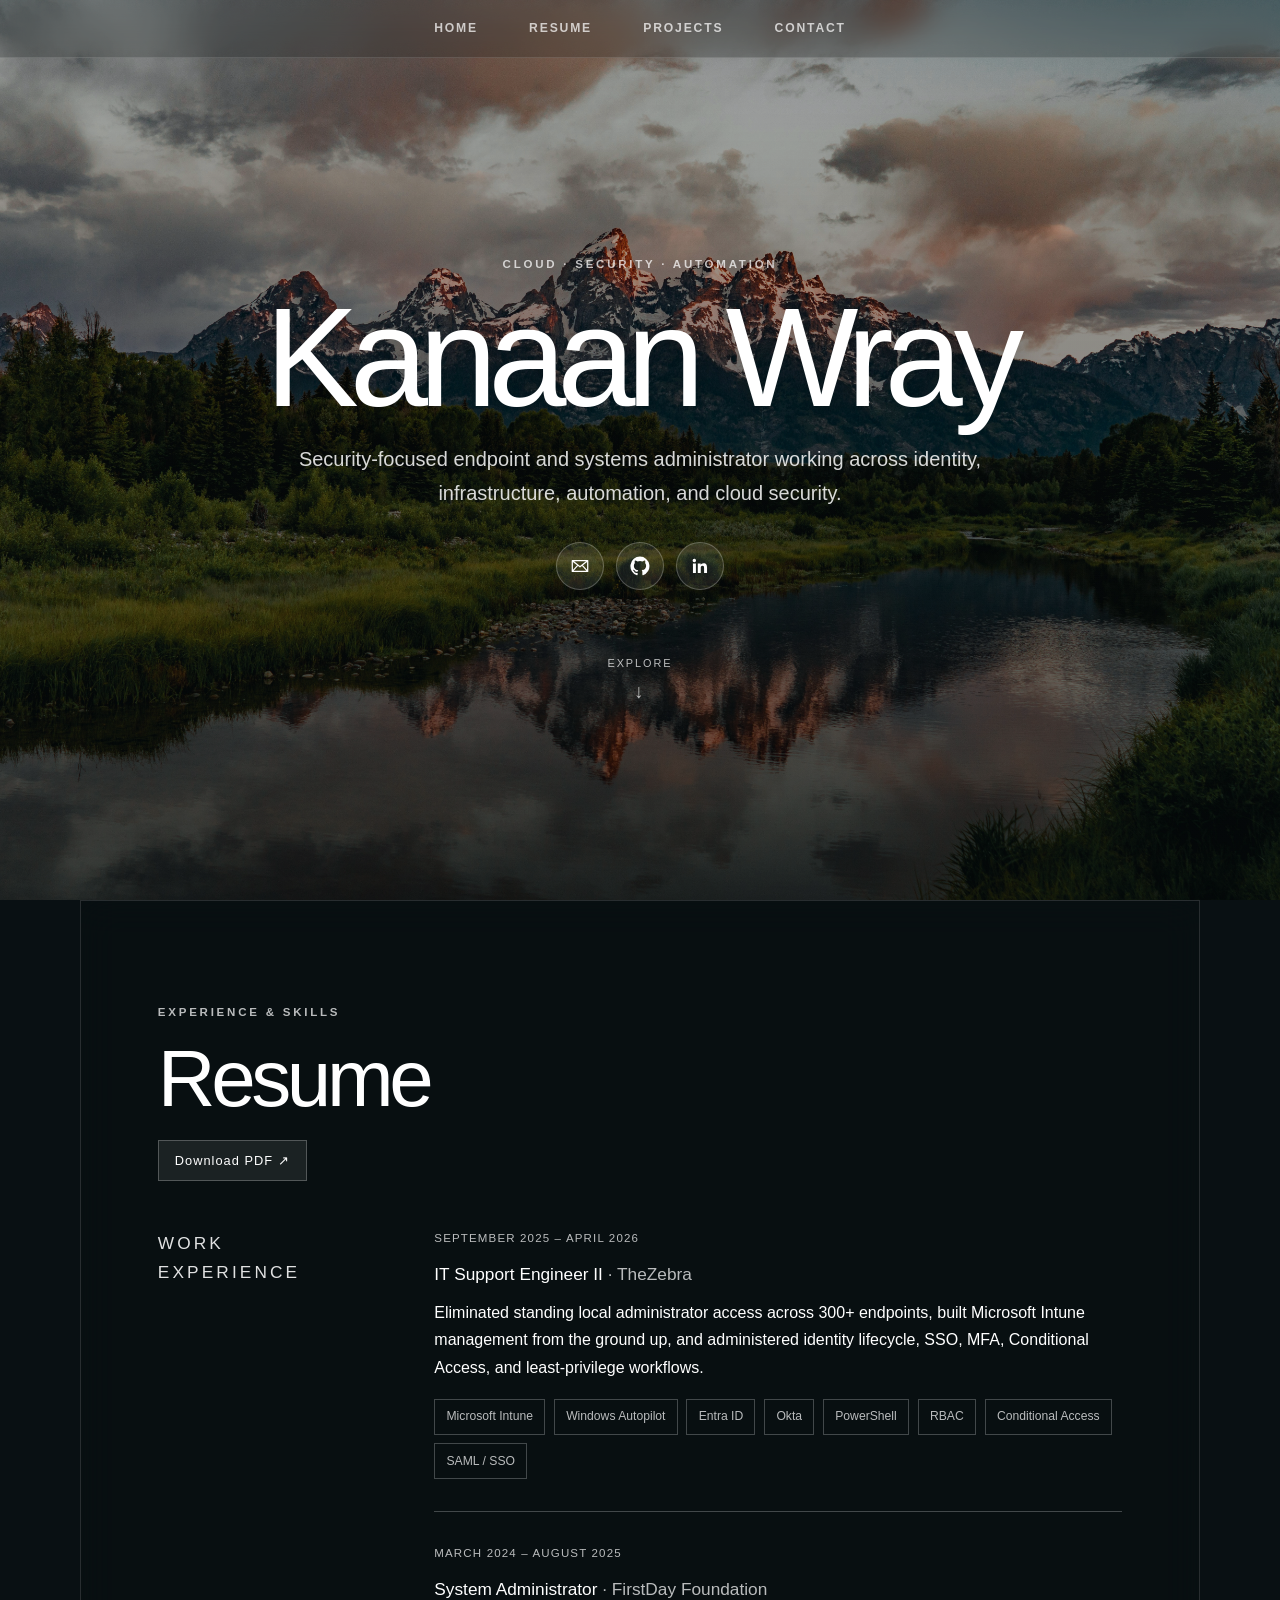
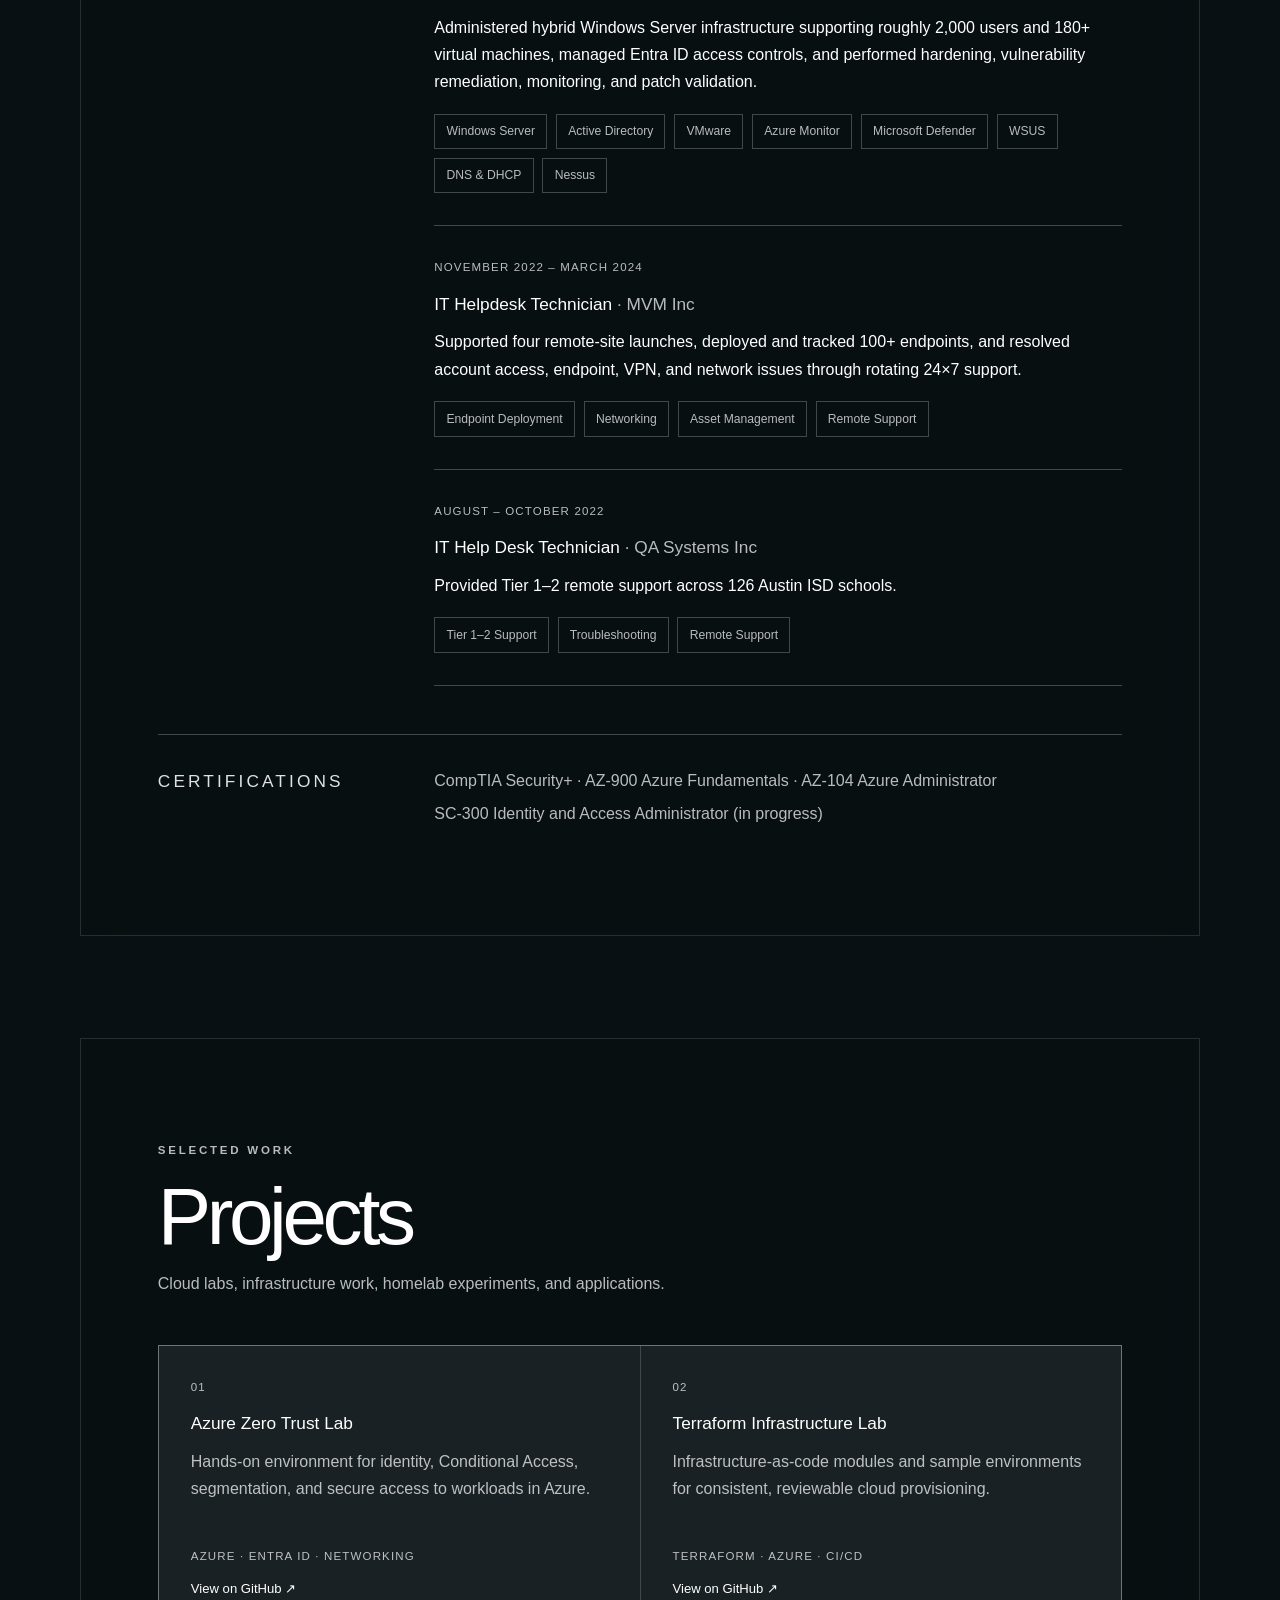
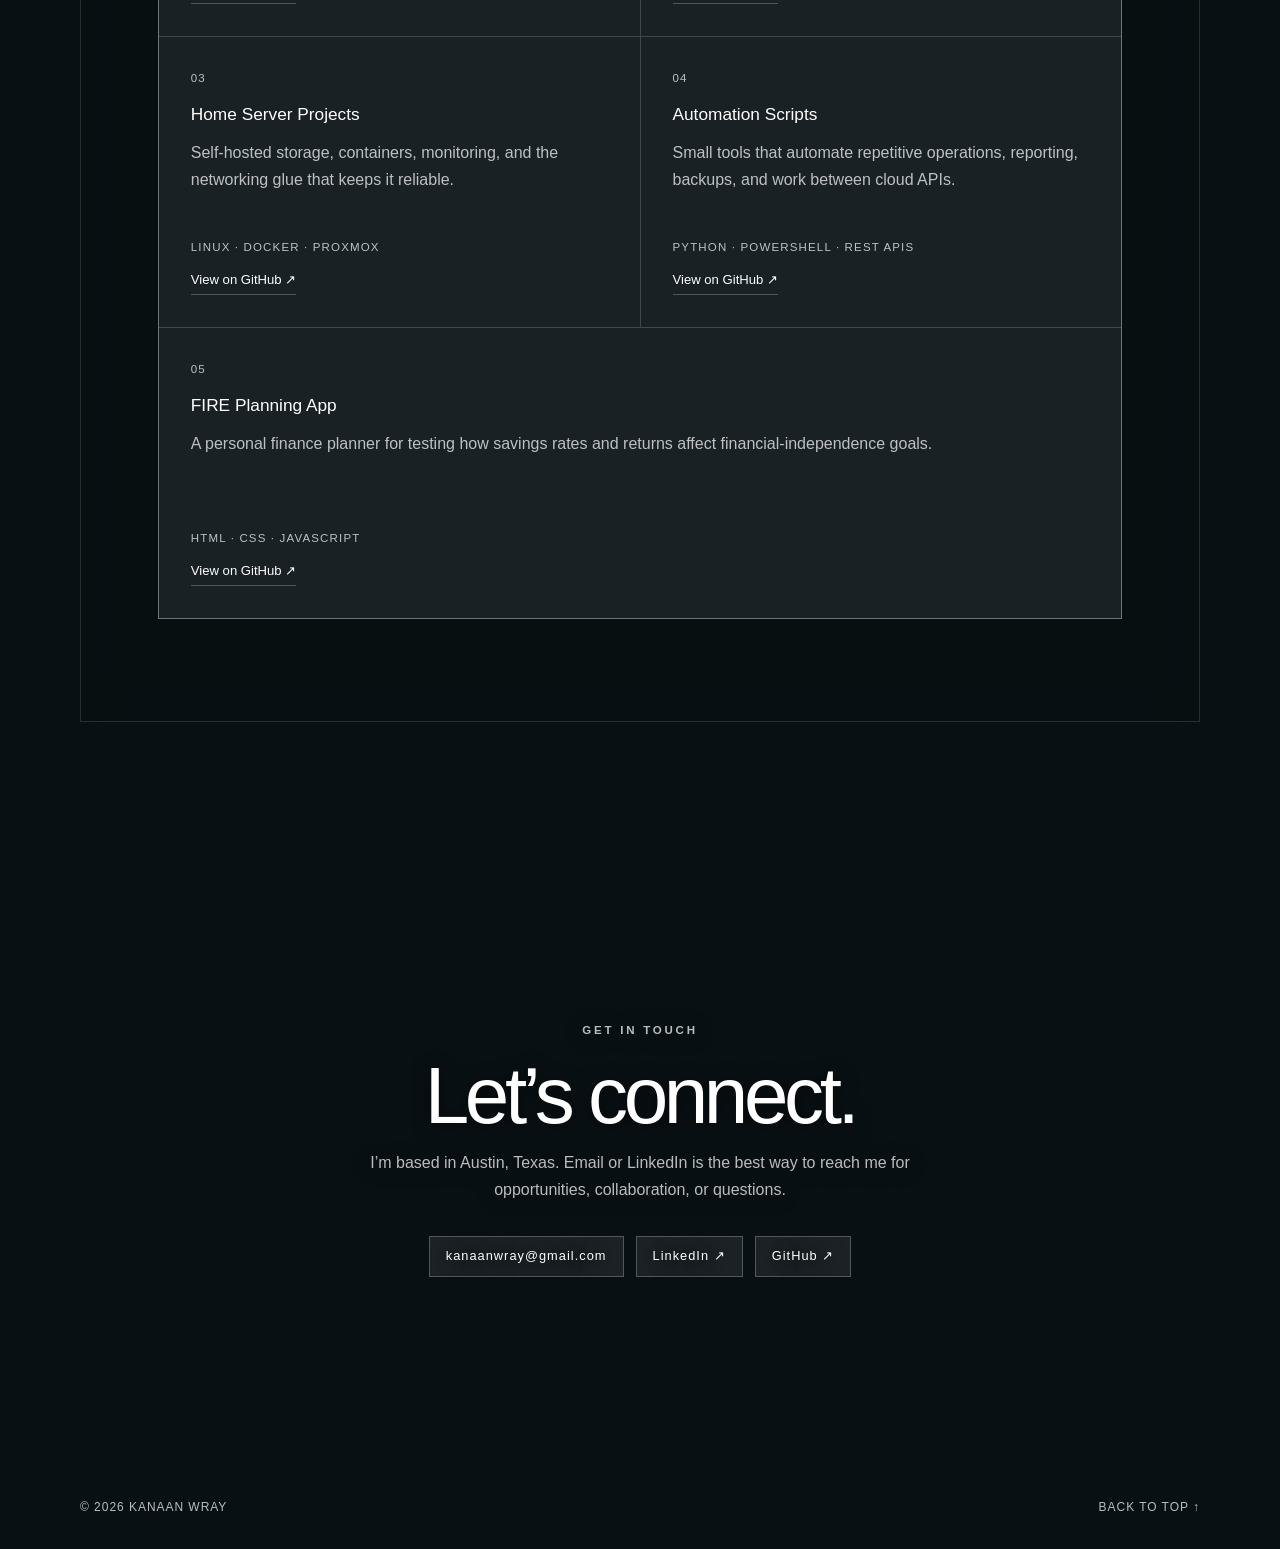
==== commit 90bb18de: "Webpage Changes" ====
--- a/app/index.html
+++ b/app/index.html
@@ -2,123 +2,166 @@
 <html lang="en">
 <head>
   <meta charset="UTF-8">
-  <meta name="viewport" content="width=device-width, initial-scale=1.0">
-  <meta name="description" content="Wray — cloud engineering, security, automation, and infrastructure.">
-  <title>Wray | Cloud & Infrastructure</title>
+  <meta name="viewport" content="width=device-width, initial-scale=1">
+  <meta name="description" content="Kanaan Wray — cloud engineering, security, automation, and infrastructure.">
+  <title>Kanaan Wray | Cloud &amp; Infrastructure</title>
   <link rel="stylesheet" href="css/styles.css">
 </head>
 <body>
-  <a href="#main" class="skip-link">Skip to content</a>
+  <a class="skip-link" href="#home">Skip to content</a>
 
   <header class="site-header">
-    <div class="container">
-      <a href="index.html" class="logo">Wray</a>
-      <button type="button" class="nav-toggle" aria-label="Open menu" aria-expanded="false" aria-controls="site-nav">
-        <span></span>
-        <span></span>
-        <span></span>
-      </button>
-      <nav id="site-nav" class="site-nav" aria-label="Main">
-        <ul>
-          <li><a href="index.html" class="active">Home</a></li>
-          <li><a href="about.html">About</a></li>
-          <li><a href="resume.html">Resume</a></li>
-          <li><a href="projects.html">Projects</a></li>
-          <li><a href="blog.html">Blog</a></li>
-          <li><a href="contact.html">Contact</a></li>
-        </ul>
-      </nav>
-    </div>
+    <nav class="site-nav" aria-label="Main navigation">
+      <a href="#home">Home</a>
+      <a href="#resume">Resume</a>
+      <a href="#projects">Projects</a>
+      <a href="#contact">Contact</a>
+    </nav>
   </header>
 
-  <main id="main">
-    <div class="container">
-      <section class="hero">
-        <p class="hero-label">Cloud · Security · Automation</p>
-        <h1>Wray</h1>
-        <p class="tagline">
-          I design and operate reliable systems in the cloud—connecting infrastructure,
-          automation, and security into work that ships and stays maintainable. Curious about
-          how things work under the hood; focused on building tools and practices teams can
-          actually use.
+  <main>
+    <section id="home" class="hero">
+      <div class="hero-content">
+        <p class="eyebrow">Cloud · Security · Automation</p>
+        <h1>Kanaan Wray</h1>
+        <p class="intro">
+          Security-focused endpoint and systems administrator working across identity,
+          infrastructure, automation, and cloud security.
         </p>
+        <nav class="social-links" aria-label="Social links">
+          <a href="mailto:kanaanwray@gmail.com" aria-label="Email Kanaan Wray" title="Email">
+            <svg viewBox="0 0 24 24" aria-hidden="true"><path d="M2.75 5.5h18.5v13H2.75zM3.6 6.35 12 13l8.4-6.65M3.6 17.65l5.45-6.1m11.35 6.1-5.45-6.1"/></svg>
+          </a>
+          <a href="https://github.com/BoyIIMan" target="_blank" rel="noopener noreferrer" aria-label="Kanaan Wray on GitHub" title="GitHub">
+            <svg viewBox="0 0 24 24" aria-hidden="true"><path fill="currentColor" d="M12 .7a11.5 11.5 0 0 0-3.64 22.41c.58.1.79-.25.79-.56v-2.23c-3.22.7-3.9-1.37-3.9-1.37-.53-1.34-1.29-1.7-1.29-1.7-1.05-.72.08-.71.08-.71 1.16.08 1.78 1.2 1.78 1.2 1.04 1.77 2.71 1.26 3.37.96.1-.75.4-1.26.74-1.55-2.57-.29-5.27-1.29-5.27-5.69 0-1.26.45-2.28 1.19-3.09-.12-.29-.52-1.47.11-3.05 0 0 .97-.31 3.16 1.18a10.94 10.94 0 0 1 5.76 0c2.19-1.49 3.15-1.18 3.15-1.18.63 1.58.23 2.76.11 3.05.74.81 1.19 1.83 1.19 3.09 0 4.41-2.71 5.39-5.29 5.68.42.36.79 1.07.79 2.16v3.2c0 .31.21.67.8.56A11.5 11.5 0 0 0 12 .7Z"/></svg>
+          </a>
+          <a href="https://www.linkedin.com/in/kanaan-wray-a2bbb0235/" target="_blank" rel="noopener noreferrer" aria-label="Kanaan Wray on LinkedIn" title="LinkedIn">
+            <svg viewBox="0 0 24 24" aria-hidden="true"><path fill="currentColor" d="M20.45 20.45h-3.56v-5.57c0-1.33-.03-3.04-1.85-3.04-1.85 0-2.14 1.45-2.14 2.94v5.67H9.34V8.98h3.42v1.57h.05c.47-.9 1.64-1.85 3.37-1.85 3.61 0 4.27 2.37 4.27 5.46v6.29ZM5.32 7.41a2.07 2.07 0 1 1 0-4.13 2.07 2.07 0 0 1 0 4.13Zm1.78 13.04H3.54V8.98H7.1v11.47Z"/></svg>
+          </a>
+        </nav>
+        <a class="scroll-cue" href="#resume" aria-label="Scroll to resume">Explore <span aria-hidden="true">↓</span></a>
+      </div>
+    </section>
 
-        <div class="focus-block">
-          <h2 class="focus-heading">Current focus</h2>
-          <ul class="focus-list">
-            <li>Cloud Engineering</li>
-            <li>Security</li>
-            <li>Automation</li>
-            <li>Infrastructure</li>
-          </ul>
+    <div class="sections-wrap">
+      <section id="resume" class="page-section glass-panel">
+        <header class="section-heading">
+          <p class="eyebrow">Experience &amp; skills</p>
+          <h2>Resume</h2>
+          <a class="text-link" href="assets/files/resume.pdf" download>Download PDF ↗</a>
+        </header>
+
+        <div class="resume-block">
+          <h3 class="subsection-title">Work Experience</h3>
+          <div class="experience-list">
+            <article>
+              <p class="date">September 2025 – April 2026</p>
+              <h3>IT Support Engineer II <span>· TheZebra</span></h3>
+              <p>Eliminated standing local administrator access across 300+ endpoints, built Microsoft Intune management from the ground up, and administered identity lifecycle, SSO, MFA, Conditional Access, and least-privilege workflows.</p>
+              <ul class="skill-list" aria-label="Relevant skills">
+                <li>Microsoft Intune</li><li>Windows Autopilot</li><li>Entra ID</li><li>Okta</li><li>PowerShell</li><li>RBAC</li><li>Conditional Access</li><li>SAML / SSO</li>
+              </ul>
+            </article>
+            <article>
+              <p class="date">March 2024 – August 2025</p>
+              <h3>System Administrator <span>· FirstDay Foundation</span></h3>
+              <p>Administered hybrid Windows Server infrastructure supporting roughly 2,000 users and 180+ virtual machines, managed Entra ID access controls, and performed hardening, vulnerability remediation, monitoring, and patch validation.</p>
+              <ul class="skill-list" aria-label="Relevant skills">
+                <li>Windows Server</li><li>Active Directory</li><li>VMware</li><li>Azure Monitor</li><li>Microsoft Defender</li><li>WSUS</li><li>DNS &amp; DHCP</li><li>Nessus</li>
+              </ul>
+            </article>
+            <article>
+              <p class="date">November 2022 – March 2024</p>
+              <h3>IT Helpdesk Technician <span>· MVM Inc</span></h3>
+              <p>Supported four remote-site launches, deployed and tracked 100+ endpoints, and resolved account access, endpoint, VPN, and network issues through rotating 24×7 support.</p>
+              <ul class="skill-list" aria-label="Relevant skills">
+                <li>Endpoint Deployment</li><li>Networking</li><li>Asset Management</li><li>Remote Support</li>
+              </ul>
+            </article>
+            <article>
+              <p class="date">August – October 2022</p>
+              <h3>IT Help Desk Technician <span>· QA Systems Inc</span></h3>
+              <p>Provided Tier 1–2 remote support across 126 Austin ISD schools.</p>
+              <ul class="skill-list" aria-label="Relevant skills">
+                <li>Tier 1–2 Support</li><li>Troubleshooting</li><li>Remote Support</li>
+              </ul>
+            </article>
+          </div>
         </div>
 
-        <!-- EDIT: Hero action links — match values in EDITING.md -->
-        <div class="hero-actions" aria-label="Links">
-          <a href="https://github.com/BoyIIMan" class="btn btn-outline" rel="noopener noreferrer" target="_blank">GitHub</a>
-          <a href="https://www.linkedin.com/in/kanaan-wray-a2bbb0235/" class="btn btn-outline" rel="noopener noreferrer" target="_blank">LinkedIn</a>
-          <a href="resume.html" class="btn btn-outline">Resume</a>
-          <a href="projects.html" class="btn">Projects</a>
-          <a href="blog.html" class="btn btn-outline">Blog</a>
+        <div class="resume-block credentials">
+          <h3 class="subsection-title">Certifications</h3>
+          <div>
+            <p>CompTIA Security+ · AZ-900 Azure Fundamentals · AZ-104 Azure Administrator</p>
+            <p>SC-300 Identity and Access Administrator (in progress)</p>
+          </div>
         </div>
       </section>
 
-      <section class="section" aria-labelledby="featured-heading">
-        <div class="section-header">
-          <h2 id="featured-heading" class="section-title">Featured projects</h2>
-          <a href="projects.html" class="section-link">View all →</a>
+      <section id="projects" class="page-section glass-panel">
+        <header class="section-heading">
+          <p class="eyebrow">Selected work</p>
+          <h2>Projects</h2>
+          <p>Cloud labs, infrastructure work, homelab experiments, and applications.</p>
+        </header>
+
+        <div class="card-grid">
+          <article class="card">
+            <p class="card-number">01</p>
+            <h3>Azure Zero Trust Lab</h3>
+            <p>Hands-on environment for identity, Conditional Access, segmentation, and secure access to workloads in Azure.</p>
+            <p class="meta">Azure · Entra ID · Networking</p>
+            <a href="https://github.com/BoyIIMan" target="_blank" rel="noopener noreferrer">View on GitHub ↗</a>
+          </article>
+          <article class="card">
+            <p class="card-number">02</p>
+            <h3>Terraform Infrastructure Lab</h3>
+            <p>Infrastructure-as-code modules and sample environments for consistent, reviewable cloud provisioning.</p>
+            <p class="meta">Terraform · Azure · CI/CD</p>
+            <a href="https://github.com/BoyIIMan" target="_blank" rel="noopener noreferrer">View on GitHub ↗</a>
+          </article>
+          <article class="card">
+            <p class="card-number">03</p>
+            <h3>Home Server Projects</h3>
+            <p>Self-hosted storage, containers, monitoring, and the networking glue that keeps it reliable.</p>
+            <p class="meta">Linux · Docker · Proxmox</p>
+            <a href="https://github.com/BoyIIMan" target="_blank" rel="noopener noreferrer">View on GitHub ↗</a>
+          </article>
+          <article class="card">
+            <p class="card-number">04</p>
+            <h3>Automation Scripts</h3>
+            <p>Small tools that automate repetitive operations, reporting, backups, and work between cloud APIs.</p>
+            <p class="meta">Python · PowerShell · REST APIs</p>
+            <a href="https://github.com/BoyIIMan" target="_blank" rel="noopener noreferrer">View on GitHub ↗</a>
+          </article>
+          <article class="card">
+            <p class="card-number">05</p>
+            <h3>FIRE Planning App</h3>
+            <p>A personal finance planner for testing how savings rates and returns affect financial-independence goals.</p>
+            <p class="meta">HTML · CSS · JavaScript</p>
+            <a href="https://github.com/BoyIIMan/Forest-of-FIRE" target="_blank" rel="noopener noreferrer">View on GitHub ↗</a>
+          </article>
         </div>
+      </section>
 
-        <!-- EDIT: Featured projects — duplicate a card or link to projects.html; see projects/_project-card-snippet.html -->
-        <div class="card-grid card-grid--projects">
-          <article class="card">
-            <h3>Azure Zero Trust Lab</h3>
-            <p>
-              Hands-on environment for Zero Trust patterns—identity, Conditional Access,
-              segmentation, and secure access to workloads in Azure.
-            </p>
-            <p class="card-meta">Azure · Entra ID · Zero Trust</p>
-            <a href="projects.html">Details →</a>
-          </article>
-
-          <article class="card">
-            <h3>Terraform Infrastructure Lab</h3>
-            <p>
-              Infrastructure-as-code modules and sample environments for provisioning and
-              iterating on cloud resources with consistent, reviewable changes.
-            </p>
-            <p class="card-meta">Terraform · Azure · CI/CD</p>
-            <a href="projects.html">Details →</a>
-          </article>
-
-          <article class="card">
-            <h3>FIRE Planning App</h3>
-            <p>
-              Personal finance planner for financial-independence goals—track assumptions,
-              run scenarios, and see how savings rate affects the timeline.
-            </p>
-            <p class="card-meta">HTML · CSS · JavaScript</p>
-            <a href="projects.html">Details →</a>
-          </article>
+      <section id="contact" class="page-section contact-section">
+        <p class="eyebrow">Get in touch</p>
+        <h2>Let’s connect.</h2>
+        <p>I’m based in Austin, Texas. Email or LinkedIn is the best way to reach me for opportunities, collaboration, or questions.</p>
+        <div class="contact-links">
+          <a href="mailto:kanaanwray@gmail.com">kanaanwray@gmail.com</a>
+          <a href="https://www.linkedin.com/in/kanaan-wray-a2bbb0235/" target="_blank" rel="noopener noreferrer">LinkedIn ↗</a>
+          <a href="https://github.com/BoyIIMan" target="_blank" rel="noopener noreferrer">GitHub ↗</a>
         </div>
       </section>
     </div>
   </main>
 
-  <footer class="site-footer">
-    <div class="container">
-      <!-- EDIT: Site-wide footer links — see EDITING.md -->
-      <nav class="footer-links" aria-label="Footer">
-        <a href="https://github.com/BoyIIMan" rel="noopener noreferrer" target="_blank">GitHub</a>
-        <a href="https://www.linkedin.com/in/kanaan-wray-a2bbb0235/" rel="noopener noreferrer" target="_blank">LinkedIn</a>
-        <a href="mailto:kanaanwray@gmail.com">Email</a>
-        <a href="contact.html">Contact</a>
-      </nav>
-      <p class="copyright">© <span id="year"></span> Wray. All rights reserved.</p>
-    </div>
+  <footer>
+    <p>© <span id="year"></span> Kanaan Wray</p>
+    <a href="#home">Back to top ↑</a>
   </footer>
 
   <script src="js/script.js"></script>
-  <script>document.getElementById("year").textContent = new Date().getFullYear();</script>
 </body>
 </html>
--- a/app/css/styles.css
+++ b/app/css/styles.css
@@ -1,730 +1,442 @@
-/* ==========================================================================
-   Personal Website — Shared Styles
-   Dark theme, minimal, mobile-first
-   ========================================================================== */
-
 :root {
-  --color-bg: #0d0f12;
-  --color-bg-elevated: #15181e;
-  --color-bg-card: #1a1e26;
-  --color-border: #2a303c;
-  --color-text: #e8eaed;
-  --color-text-muted: #9aa0ad;
-  --color-accent: #6b9fff;
-  --color-accent-hover: #8ab4ff;
-  --font-sans: system-ui, -apple-system, "Segoe UI", Roboto, "Helvetica Neue", Arial, sans-serif;
-  --font-mono: ui-monospace, "Cascadia Code", "Source Code Pro", Menlo, Consolas, monospace;
-  --max-width: 72rem;
-  --header-height: 4rem;
-  --radius: 0.5rem;
-  --space-xs: 0.5rem;
-  --space-sm: 1rem;
-  --space-md: 1.5rem;
-  --space-lg: 2.5rem;
-  --space-xl: 4rem;
-}
-
-*,
-*::before,
-*::after {
+  --white: #fff;
+  --muted: rgba(255, 255, 255, 0.72);
+  --soft: rgba(255, 255, 255, 0.1);
+  --line: rgba(255, 255, 255, 0.24);
+  --panel: rgba(7, 15, 18, 0.44);
+  --max-width: 1120px;
+}
+
+* {
   box-sizing: border-box;
 }
 
 html {
   scroll-behavior: smooth;
+  scroll-padding-top: 5rem;
 }
 
 body {
   margin: 0;
-  min-height: 100vh;
-  display: flex;
+  color: var(--white);
+  background: #091013 url("../assets/images/mountain-background.jpg") center center / cover fixed no-repeat;
+  font-family: "Segoe UI", Helvetica, Arial, sans-serif;
+  font-size: 16px;
+  line-height: 1.7;
+}
+
+body::before {
+  content: "";
+  position: fixed;
+  inset: 0;
+  z-index: -1;
+  background: linear-gradient(180deg, rgba(3, 9, 11, 0.27), rgba(3, 9, 11, 0.66));
+}
+
+a {
+  color: inherit;
+  text-decoration: none;
+}
+
+.skip-link {
+  position: fixed;
+  top: -5rem;
+  left: 1rem;
+  z-index: 20;
+  padding: 0.7rem 1rem;
+  color: #111;
+  background: #fff;
+}
+
+.skip-link:focus {
+  top: 1rem;
+}
+
+.site-header {
+  position: fixed;
+  top: 0;
+  left: 0;
+  right: 0;
+  z-index: 10;
+  border-bottom: 1px solid rgba(255, 255, 255, 0.12);
+  background: rgba(5, 11, 13, 0.2);
+  backdrop-filter: blur(14px);
+}
+
+.site-nav {
+  display: flex;
+  justify-content: center;
+  gap: clamp(1.1rem, 4vw, 3.6rem);
+  padding: 1.15rem 1rem;
+}
+
+.site-nav a {
+  color: var(--muted);
+  font-size: 0.76rem;
+  font-weight: 600;
+  letter-spacing: 0.15em;
+  text-transform: uppercase;
+  transition: color 160ms ease;
+}
+
+.site-nav a:hover,
+.site-nav a:focus-visible {
+  color: var(--white);
+}
+
+.hero {
+  min-height: 100svh;
+  display: grid;
+  place-items: center;
+  padding: 7rem 1.5rem 3rem;
+  text-align: center;
+}
+
+.hero-content {
+  max-width: 830px;
+}
+
+.eyebrow {
+  margin: 0 0 1rem;
+  color: var(--muted);
+  font-size: 0.72rem;
+  font-weight: 600;
+  letter-spacing: 0.24em;
+  text-transform: uppercase;
+}
+
+h1,
+h2,
+h3,
+p {
+  margin-top: 0;
+}
+
+.hero h1 {
+  margin-bottom: 1.1rem;
+  font-size: clamp(4rem, 11vw, 8.8rem);
+  font-weight: 300;
+  letter-spacing: -0.065em;
+  line-height: 0.95;
+  text-shadow: 0 2px 24px rgba(0, 0, 0, 0.25);
+}
+
+.intro {
+  max-width: 690px;
+  margin: 0 auto 2rem;
+  color: rgba(255, 255, 255, 0.84);
+  font-size: clamp(1rem, 2vw, 1.25rem);
+}
+
+.social-links,
+.contact-links {
+  display: flex;
+  flex-wrap: wrap;
+  justify-content: center;
+  gap: 0.75rem;
+}
+
+.social-links a,
+.contact-links a,
+.text-link {
+  padding: 0.55rem 1rem;
+  border: 1px solid var(--line);
+  background: rgba(255, 255, 255, 0.08);
+  font-size: 0.8rem;
+  letter-spacing: 0.08em;
+  transition: background 160ms ease, border-color 160ms ease;
+}
+
+.social-links a {
+  width: 3rem;
+  height: 3rem;
+  display: grid;
+  place-items: center;
+  padding: 0;
+  border-radius: 50%;
+}
+
+.social-links svg {
+  width: 1.25rem;
+  height: 1.25rem;
+  fill: none;
+  stroke: currentColor;
+  stroke-width: 1.5;
+  stroke-linecap: round;
+  stroke-linejoin: round;
+}
+
+.social-links svg path[fill] {
+  fill: currentColor;
+  stroke: none;
+}
+
+.social-links a:hover,
+.contact-links a:hover,
+.text-link:hover {
+  border-color: rgba(255, 255, 255, 0.65);
+  background: rgba(255, 255, 255, 0.18);
+}
+
+.scroll-cue {
+  display: inline-flex;
   flex-direction: column;
-  font-family: var(--font-sans);
-  font-size: 1rem;
-  line-height: 1.6;
-  color: var(--color-text);
-  background-color: var(--color-bg);
-}
-
-img {
-  max-width: 100%;
-  height: auto;
-  display: block;
-}
-
-a {
-  color: var(--color-accent);
-  text-decoration: none;
-  transition: color 0.15s ease;
-}
-
-a:hover {
-  color: var(--color-accent-hover);
-}
-
-/* Skip link for accessibility */
-.skip-link {
-  position: absolute;
-  top: -100%;
-  left: var(--space-sm);
-  padding: var(--space-xs) var(--space-sm);
-  background: var(--color-accent);
-  color: var(--color-bg);
-  border-radius: var(--radius);
-  z-index: 200;
-}
-
-.skip-link:focus {
-  top: var(--space-sm);
-}
-
-/* ==========================================================================
-   Layout
-   ========================================================================== */
-
-.container {
-  width: 100%;
-  max-width: var(--max-width);
+  gap: 0.2rem;
+  margin-top: 4rem;
+  color: var(--muted);
+  font-size: 0.68rem;
+  letter-spacing: 0.18em;
+  text-transform: uppercase;
+}
+
+.scroll-cue span {
+  font-size: 1.2rem;
+}
+
+.sections-wrap {
+  width: min(calc(100% - 2rem), var(--max-width));
   margin: 0 auto;
-  padding: 0 var(--space-md);
-}
-
-main {
-  flex: 1;
-  padding: var(--space-lg) 0 var(--space-xl);
-}
-
-/* ==========================================================================
-   Header & Navigation
-   ========================================================================== */
-
-.site-header {
-  position: sticky;
-  top: 0;
-  z-index: 100;
-  background: rgba(13, 15, 18, 0.92);
-  backdrop-filter: blur(8px);
-  border-bottom: 1px solid var(--color-border);
-}
-
-.site-header .container {
-  display: flex;
-  align-items: center;
-  justify-content: space-between;
-  min-height: var(--header-height);
-}
-
-.logo {
+}
+
+.glass-panel {
+  margin-bottom: clamp(3rem, 8vw, 7rem);
+  background: var(--panel);
+  border: 1px solid rgba(255, 255, 255, 0.13);
+  backdrop-filter: blur(18px);
+}
+
+.page-section {
+  padding: clamp(4rem, 8vw, 7rem) clamp(1.4rem, 6vw, 5rem);
+}
+
+.section-heading {
+  max-width: 700px;
+  margin-bottom: 3rem;
+}
+
+.section-heading h2,
+.contact-section h2 {
+  margin-bottom: 0.8rem;
+  font-size: clamp(2.6rem, 7vw, 5rem);
+  font-weight: 300;
+  letter-spacing: -0.055em;
+  line-height: 1;
+}
+
+.section-heading > p:last-child,
+.contact-section > p {
+  color: var(--muted);
+}
+
+.text-link {
+  display: inline-block;
+  margin-top: 0.5rem;
+}
+
+.resume-block {
+  display: grid;
+  grid-template-columns: minmax(190px, 0.45fr) minmax(0, 1.55fr);
+  gap: clamp(2rem, 6vw, 5rem);
+}
+
+.subsection-title {
+  margin: 0;
+  color: rgba(255, 255, 255, 0.88);
+  font-size: 0.76rem;
   font-weight: 600;
-  font-size: 1.125rem;
-  color: var(--color-text);
-  letter-spacing: -0.02em;
-}
-
-.logo:hover {
-  color: var(--color-accent);
-}
-
-/* Mobile menu toggle */
-.nav-toggle {
+  letter-spacing: 0.18em;
+  text-transform: uppercase;
+}
+
+.resume-block h3,
+.card h3,
+.post h3 {
+  margin-bottom: 0.6rem;
+  font-size: 1.08rem;
+  font-weight: 500;
+}
+
+.skill-list {
+  display: flex;
+  flex-wrap: wrap;
+  gap: 0.55rem;
+  margin: 1.2rem 0 0;
+  padding: 0;
+  list-style: none;
+}
+
+.skill-list li {
+  padding: 0.4rem 0.7rem;
+  border: 1px solid var(--line);
+  color: var(--muted);
+  font-size: 0.76rem;
+}
+
+.experience-list article {
+  padding: 0 0 2rem;
+  margin-bottom: 2rem;
+  border-bottom: 1px solid var(--line);
+}
+
+.experience-list .skill-list {
+  margin-top: 1.15rem;
+}
+
+.experience-list article:last-child {
+  margin-bottom: 0;
+}
+
+.experience-list h3 span {
+  color: var(--muted);
+  font-weight: 400;
+}
+
+.experience-list article > p:last-child,
+.card > p {
+  color: var(--muted);
+}
+
+.date,
+.meta,
+.post time,
+.card-number {
+  color: var(--muted);
+  font-size: 0.72rem;
+  letter-spacing: 0.1em;
+  text-transform: uppercase;
+}
+
+.credentials {
+  margin-top: 3rem;
+  padding-top: 2rem;
+  border-top: 1px solid var(--line);
+  color: var(--muted);
+}
+
+.credentials > div p,
+.credentials p {
+  margin-bottom: 0.35rem;
+}
+
+.card-grid {
+  display: grid;
+  grid-template-columns: repeat(2, minmax(0, 1fr));
+  gap: 1px;
+  background: var(--line);
+  border: 1px solid var(--line);
+}
+
+.card {
+  min-height: 290px;
+  display: flex;
+  flex-direction: column;
+  padding: 2rem;
+  background: rgba(8, 17, 20, 0.7);
+}
+
+.card:last-child {
+  grid-column: 1 / -1;
+}
+
+.card .meta {
+  margin-top: auto;
+}
+
+.card a {
+  align-self: flex-start;
+  padding-bottom: 0.15rem;
+  border-bottom: 1px solid var(--line);
+  font-size: 0.82rem;
+}
+
+.post {
+  display: grid;
+  grid-template-columns: 145px 1fr auto;
+  gap: 2rem;
+  align-items: start;
+  padding: 2rem 0;
+  border-top: 1px solid var(--line);
+}
+
+.post:last-child {
+  border-bottom: 1px solid var(--line);
+}
+
+.post p {
+  margin-bottom: 0;
+  color: var(--muted);
+}
+
+.post > span {
+  font-size: 1.2rem;
+}
+
+.contact-section {
+  min-height: 72vh;
   display: flex;
   flex-direction: column;
   justify-content: center;
-  gap: 5px;
-  width: 2.5rem;
-  height: 2.5rem;
-  padding: 0;
-  border: 1px solid var(--color-border);
-  border-radius: var(--radius);
-  background: var(--color-bg-elevated);
-  cursor: pointer;
-}
-
-.nav-toggle span {
-  display: block;
-  width: 1.25rem;
-  height: 2px;
+  text-align: center;
+  text-shadow: 0 2px 18px rgba(0, 0, 0, 0.65);
+}
+
+.contact-section > p:not(.eyebrow) {
+  max-width: 620px;
+  margin: 0 auto 2rem;
+}
+
+footer {
+  display: flex;
+  justify-content: space-between;
+  width: min(calc(100% - 3rem), var(--max-width));
   margin: 0 auto;
-  background: var(--color-text);
-  border-radius: 1px;
-  transition: transform 0.2s ease, opacity 0.2s ease;
-}
-
-.nav-toggle[aria-expanded="true"] span:nth-child(1) {
-  transform: translateY(7px) rotate(45deg);
-}
-
-.nav-toggle[aria-expanded="true"] span:nth-child(2) {
-  opacity: 0;
-}
-
-.nav-toggle[aria-expanded="true"] span:nth-child(3) {
-  transform: translateY(-7px) rotate(-45deg);
-}
-
-.site-nav ul {
-  list-style: none;
+  padding: 1.5rem 0 2rem;
+  color: var(--muted);
+  font-size: 0.75rem;
+  letter-spacing: 0.08em;
+  text-transform: uppercase;
+}
+
+footer p {
   margin: 0;
-  padding: 0;
-}
-
-.site-nav a {
-  color: var(--color-text-muted);
-  font-size: 0.9375rem;
-}
-
-.site-nav a:hover,
-.site-nav a.active {
-  color: var(--color-text);
-}
-
-.site-nav a.active {
-  font-weight: 500;
-}
-
-/* Mobile nav (default) */
-.site-nav {
-  position: absolute;
-  top: 100%;
-  left: 0;
-  right: 0;
-  background: var(--color-bg-elevated);
-  border-bottom: 1px solid var(--color-border);
-  max-height: 0;
-  overflow: hidden;
-  transition: max-height 0.25s ease;
-}
-
-.site-nav.is-open {
-  max-height: 20rem;
-}
-
-.site-nav ul {
-  padding: var(--space-sm) var(--space-md) var(--space-md);
-}
-
-.site-nav li + li {
-  margin-top: var(--space-xs);
-}
-
-/* Desktop nav */
-@media (min-width: 768px) {
-  .nav-toggle {
-    display: none;
+}
+
+@media (max-width: 720px) {
+  body {
+    background-attachment: scroll;
   }
 
   .site-nav {
-    position: static;
-    max-height: none;
-    overflow: visible;
-    background: transparent;
-    border: none;
-  }
-
-  .site-nav ul {
-    display: flex;
-    gap: var(--space-md);
-    padding: 0;
-  }
-
-  .site-nav li + li {
-    margin-top: 0;
-  }
-}
-
-/* ==========================================================================
-   Footer
-   ========================================================================== */
-
-.site-footer {
-  margin-top: auto;
-  padding: var(--space-lg) 0;
-  border-top: 1px solid var(--color-border);
-  background: var(--color-bg-elevated);
-}
-
-.site-footer .container {
-  display: flex;
-  flex-direction: column;
-  gap: var(--space-sm);
-  text-align: center;
-}
-
-.footer-links {
-  display: flex;
-  flex-wrap: wrap;
-  justify-content: center;
-  gap: var(--space-sm) var(--space-md);
-}
-
-.footer-links a {
-  color: var(--color-text-muted);
-  font-size: 0.875rem;
-}
-
-.footer-links a:hover {
-  color: var(--color-text);
-}
-
-.copyright {
-  margin: 0;
-  font-size: 0.8125rem;
-  color: var(--color-text-muted);
-}
-
-/* ==========================================================================
-   Typography & Sections
-   ========================================================================== */
-
-.page-title {
-  margin: 0 0 var(--space-sm);
-  font-size: clamp(1.75rem, 4vw, 2.25rem);
-  font-weight: 600;
-  letter-spacing: -0.03em;
-  line-height: 1.2;
-}
-
-.lead {
-  font-size: 1.125rem;
-  color: var(--color-text-muted);
-  max-width: 40rem;
-  margin: 0 0 var(--space-lg);
-}
-
-.section {
-  margin-bottom: var(--space-xl);
-}
-
-.section-title {
-  margin: 0 0 var(--space-md);
-  font-size: 1.25rem;
-  font-weight: 600;
-  color: var(--color-text);
-}
-
-/* Hero (home) */
-.hero {
-  padding: var(--space-md) 0 var(--space-lg);
-}
-
-.hero h1 {
-  margin: 0 0 var(--space-sm);
-  font-size: clamp(2rem, 5vw, 2.75rem);
-  font-weight: 600;
-  letter-spacing: -0.03em;
-  line-height: 1.15;
-}
-
-.hero-label {
-  margin: 0 0 var(--space-xs);
-  font-size: 0.8125rem;
-  font-family: var(--font-mono);
-  color: var(--color-text-muted);
-  letter-spacing: 0.04em;
-  text-transform: uppercase;
-}
-
-.hero .tagline {
-  font-size: 1.125rem;
-  color: var(--color-text-muted);
-  max-width: 40rem;
-  margin: 0 0 var(--space-md);
-}
-
-.focus-block {
-  margin-bottom: var(--space-lg);
-}
-
-.focus-heading {
-  margin: 0 0 var(--space-sm);
-  font-size: 0.875rem;
-  font-weight: 500;
-  color: var(--color-text-muted);
-  text-transform: uppercase;
-  letter-spacing: 0.06em;
-}
-
-.focus-list {
-  display: flex;
-  flex-wrap: wrap;
-  gap: var(--space-xs);
-  list-style: none;
-  margin: 0;
-  padding: 0;
-}
-
-.focus-list li {
-  padding: 0.35rem 0.75rem;
-  font-size: 0.875rem;
-  background: var(--color-bg-card);
-  border: 1px solid var(--color-border);
-  border-radius: var(--radius);
-  color: var(--color-text);
-}
-
-.section-header {
-  display: flex;
-  flex-wrap: wrap;
-  align-items: baseline;
-  justify-content: space-between;
-  gap: var(--space-sm);
-  margin-bottom: var(--space-md);
-}
-
-.section-header .section-title {
-  margin: 0;
-}
-
-.section-link {
-  font-size: 0.9375rem;
-  color: var(--color-text-muted);
-}
-
-.section-link:hover {
-  color: var(--color-accent);
-}
-
-.btn {
-  display: inline-block;
-  padding: 0.625rem 1.25rem;
-  font-size: 0.9375rem;
-  font-weight: 500;
-  color: var(--color-bg);
-  background: var(--color-accent);
-  border: none;
-  border-radius: var(--radius);
-  cursor: pointer;
-  transition: background 0.15s ease;
-}
-
-.btn:hover {
-  background: var(--color-accent-hover);
-  color: var(--color-bg);
-}
-
-.btn-outline {
-  background: transparent;
-  color: var(--color-accent);
-  border: 1px solid var(--color-border);
-}
-
-.btn-outline:hover {
-  border-color: var(--color-accent);
-  color: var(--color-accent-hover);
-  background: transparent;
-}
-
-.hero-actions {
-  display: flex;
-  flex-wrap: wrap;
-  gap: var(--space-sm);
-}
-
-/* Cards (projects, blog) */
-.card-grid {
-  display: grid;
-  gap: var(--space-md);
-}
-
-@media (min-width: 600px) {
+    gap: 1.1rem;
+    overflow-x: auto;
+    justify-content: flex-start;
+  }
+
+  .site-nav a {
+    flex: 0 0 auto;
+  }
+
+  .resume-block,
   .card-grid {
-    grid-template-columns: repeat(2, 1fr);
-  }
-}
-
-@media (min-width: 900px) {
-  .card-grid--projects {
-    grid-template-columns: repeat(3, 1fr);
-  }
-}
-
-.card {
-  padding: var(--space-md);
-  background: var(--color-bg-card);
-  border: 1px solid var(--color-border);
-  border-radius: var(--radius);
-  transition: border-color 0.15s ease;
-}
-
-.card:hover {
-  border-color: #3d4556;
-}
-
-.card h3 {
-  margin: 0 0 var(--space-xs);
-  font-size: 1.0625rem;
-}
-
-.card p {
-  margin: 0 0 var(--space-sm);
-  font-size: 0.9375rem;
-  color: var(--color-text-muted);
-}
-
-.card-meta {
-  margin: 0 0 var(--space-sm);
-  font-size: 0.8125rem;
-  color: var(--color-text-muted);
-  font-family: var(--font-mono);
-}
-
-/* Project cards — duplicate .project-card in projects.html */
-.project-card {
-  display: flex;
-  flex-direction: column;
-}
-
-.card-links {
-  display: flex;
-  flex-wrap: wrap;
-  gap: var(--space-sm) var(--space-md);
-  margin-top: auto;
-  padding-top: var(--space-xs);
-}
-
-.card-links a {
-  font-size: 0.9375rem;
-  font-weight: 500;
-}
-
-.card-link--demo {
-  color: var(--color-text-muted);
-}
-
-.card-link--demo:hover {
-  color: var(--color-accent);
-}
-
-/* About */
-.about-content p {
-  margin: 0 0 var(--space-md);
-  max-width: 42rem;
-}
-
-.skill-list {
-  display: flex;
-  flex-wrap: wrap;
-  gap: var(--space-xs);
-  list-style: none;
-  margin: 0;
-  padding: 0;
-}
-
-.skill-list li {
-  padding: 0.35rem 0.75rem;
-  font-size: 0.875rem;
-  background: var(--color-bg-card);
-  border: 1px solid var(--color-border);
-  border-radius: var(--radius);
-  color: var(--color-text-muted);
-}
-
-/* Contact */
-.contact-list {
-  list-style: none;
-  margin: 0;
-  padding: 0;
-}
-
-.contact-list li {
-  margin-bottom: var(--space-sm);
-}
-
-.contact-list a {
-  font-size: 1.0625rem;
-}
-
-/* Blog post list */
-.post-list {
-  list-style: none;
-  margin: 0;
-  padding: 0;
-}
-
-.post-list li {
-  padding: var(--space-md) 0;
-  border-bottom: 1px solid var(--color-border);
-}
-
-.post-list li:first-child {
-  padding-top: 0;
-}
-
-.post-list-title {
-  margin: 0 0 var(--space-xs);
-  font-size: 1.125rem;
-  font-weight: 600;
-  line-height: 1.3;
-}
-
-.post-list-title a {
-  color: var(--color-text);
-}
-
-.post-list-title a:hover {
-  color: var(--color-accent);
-}
-
-.post-list-meta {
-  display: flex;
-  flex-wrap: wrap;
-  align-items: center;
-  gap: var(--space-sm);
-  margin-bottom: var(--space-xs);
-}
-
-.post-list .date {
-  margin: 0;
-  font-size: 0.8125rem;
-  color: var(--color-text-muted);
-  font-family: var(--font-mono);
-}
-
-.post-excerpt {
-  margin: 0;
-  font-size: 0.9375rem;
-  color: var(--color-text-muted);
-  max-width: 42rem;
-}
-
-/* Tags (blog index + posts) */
-.post-tags {
-  display: flex;
-  flex-wrap: wrap;
-  gap: var(--space-xs);
-  list-style: none;
-  margin: 0;
-  padding: 0;
-}
-
-.post-tags li {
-  padding: 0.25rem 0.6rem;
-  font-size: 0.75rem;
-  background: var(--color-bg-card);
-  border: 1px solid var(--color-border);
-  border-radius: var(--radius);
-  color: var(--color-text-muted);
-}
-
-.post-tags--compact li {
-  font-size: 0.6875rem;
-}
-
-/* Single post layout */
-.post {
-  max-width: 42rem;
-}
-
-.post-header {
-  margin-bottom: var(--space-lg);
-  padding-bottom: var(--space-md);
-  border-bottom: 1px solid var(--color-border);
-}
-
-.post-back {
-  display: inline-block;
-  margin-bottom: var(--space-md);
-  font-size: 0.9375rem;
-  color: var(--color-text-muted);
-}
-
-.post-back:hover {
-  color: var(--color-accent);
-}
-
-.post-date {
-  display: block;
-  margin: 0 0 var(--space-sm);
-  font-size: 0.8125rem;
-  font-family: var(--font-mono);
-  color: var(--color-text-muted);
-}
-
-.post-title {
-  margin: 0 0 var(--space-sm);
-  font-size: clamp(1.5rem, 4vw, 2rem);
-  font-weight: 600;
-  letter-spacing: -0.03em;
-  line-height: 1.2;
-}
-
-.post-body {
-  margin-bottom: var(--space-lg);
-}
-
-.post-footer {
-  padding-top: var(--space-md);
-  border-top: 1px solid var(--color-border);
-}
-
-.post-body p {
-  margin: 0 0 var(--space-md);
-}
-
-/* Prose (blog posts, about) */
-.prose h2 {
-  margin: var(--space-lg) 0 var(--space-sm);
-  font-size: 1.25rem;
-}
-
-.prose code {
-  font-family: var(--font-mono);
-  font-size: 0.9em;
-  padding: 0.15em 0.4em;
-  background: var(--color-bg-card);
-  border-radius: 0.25rem;
-}
-
-/* Resume */
-.resume-header {
-  margin-bottom: var(--space-lg);
-}
-
-.resume-contact {
-  margin: 0 0 var(--space-md);
-}
-
-.resume-download {
-  margin: 0;
-}
-
-.resume-body {
-  max-width: 48rem;
-}
-
-.resume-section {
-  margin-bottom: var(--space-lg);
-}
-
-.resume-section h2 {
-  margin: 0 0 var(--space-sm);
-  font-size: 1.25rem;
-  font-weight: 600;
-  letter-spacing: -0.02em;
-}
-
-.resume-role {
-  margin-bottom: var(--space-md);
-}
-
-.resume-role h3 {
-  margin: 0 0 var(--space-xs);
-  font-size: 1.0625rem;
-  font-weight: 600;
-}
-
-.resume-dates {
-  margin: 0 0 var(--space-xs);
-  font-size: 0.875rem;
-  font-family: var(--font-mono);
-  color: var(--color-text-muted);
-}
-
-.resume-body ul {
-  margin: 0;
-  padding-left: 1.25rem;
-}
-
-.resume-body li {
-  margin-bottom: 0.35rem;
-}
+    grid-template-columns: 1fr;
+  }
+
+  .post {
+    grid-template-columns: 1fr auto;
+    gap: 0.7rem 1rem;
+  }
+
+  .post time {
+    grid-column: 1 / -1;
+  }
+
+  footer {
+    gap: 1rem;
+  }
+}
+
+@media (prefers-reduced-motion: reduce) {
+  html {
+    scroll-behavior: auto;
+  }
+}
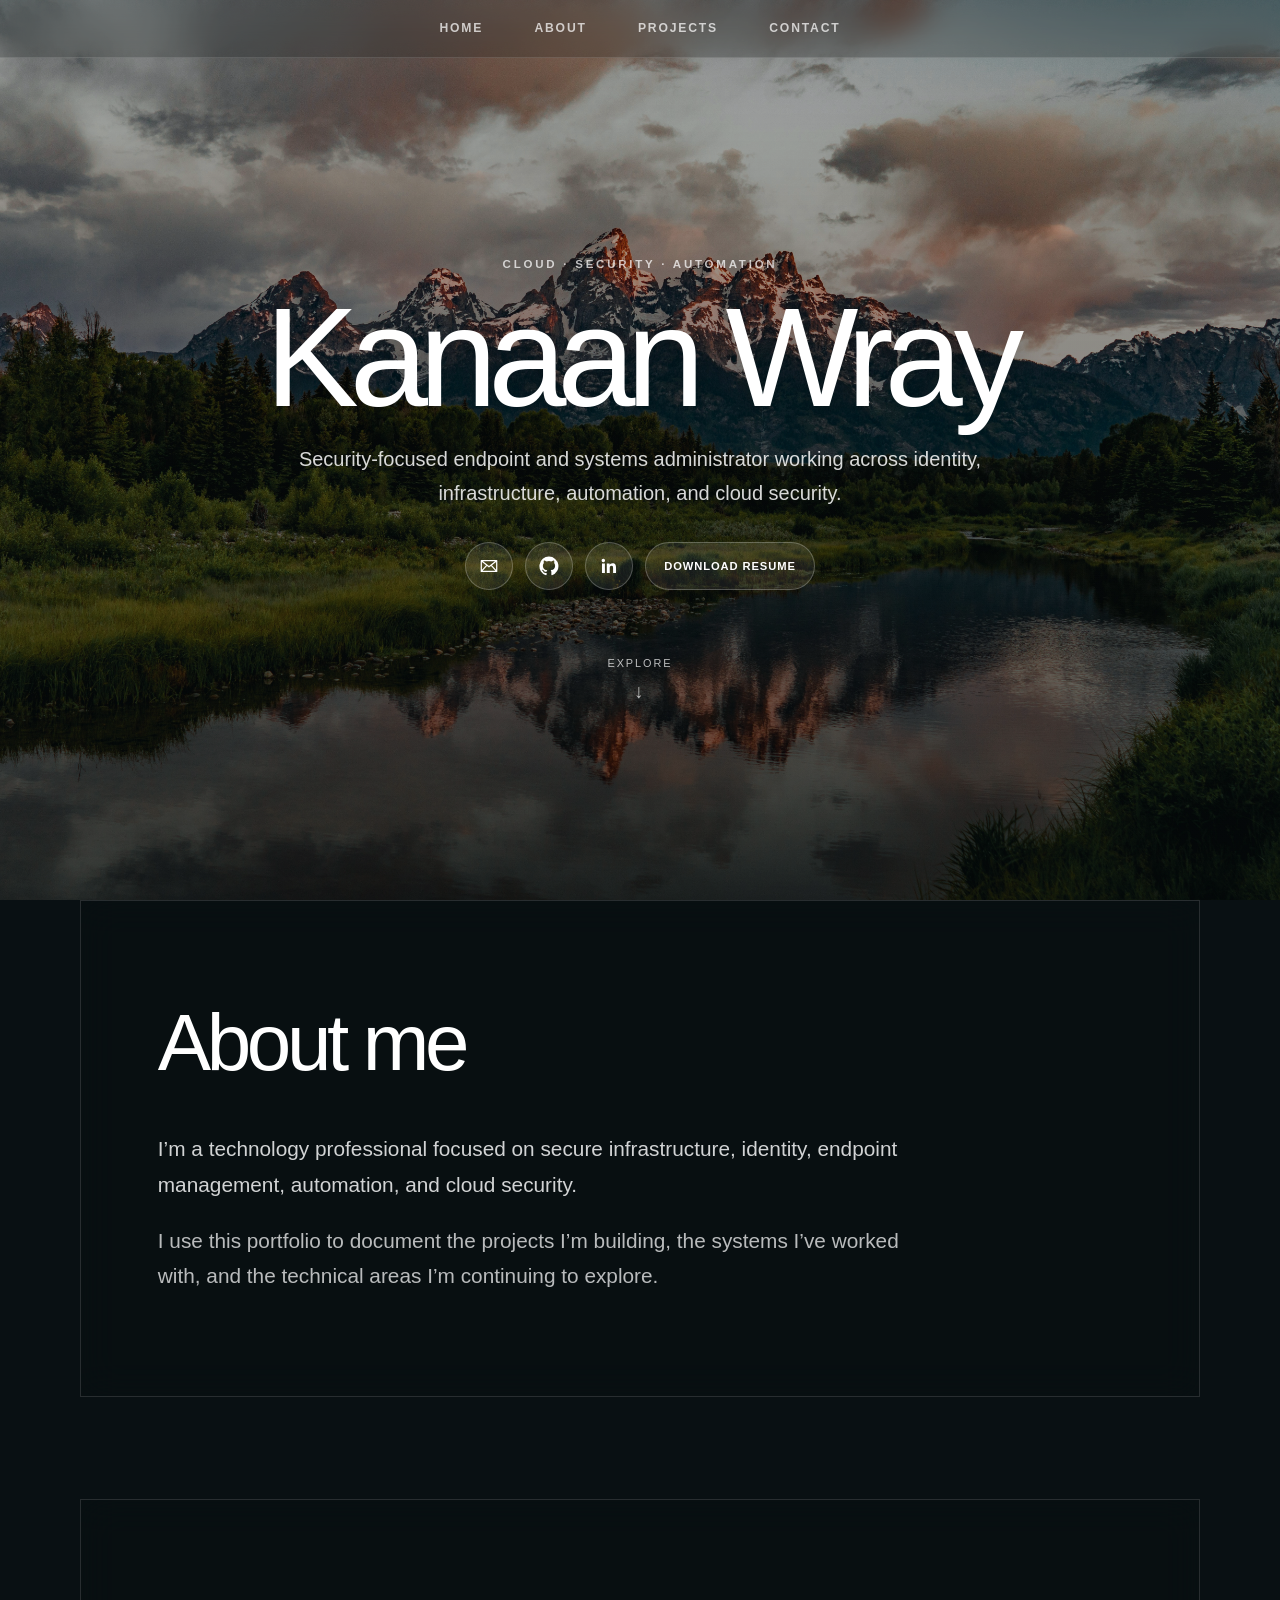
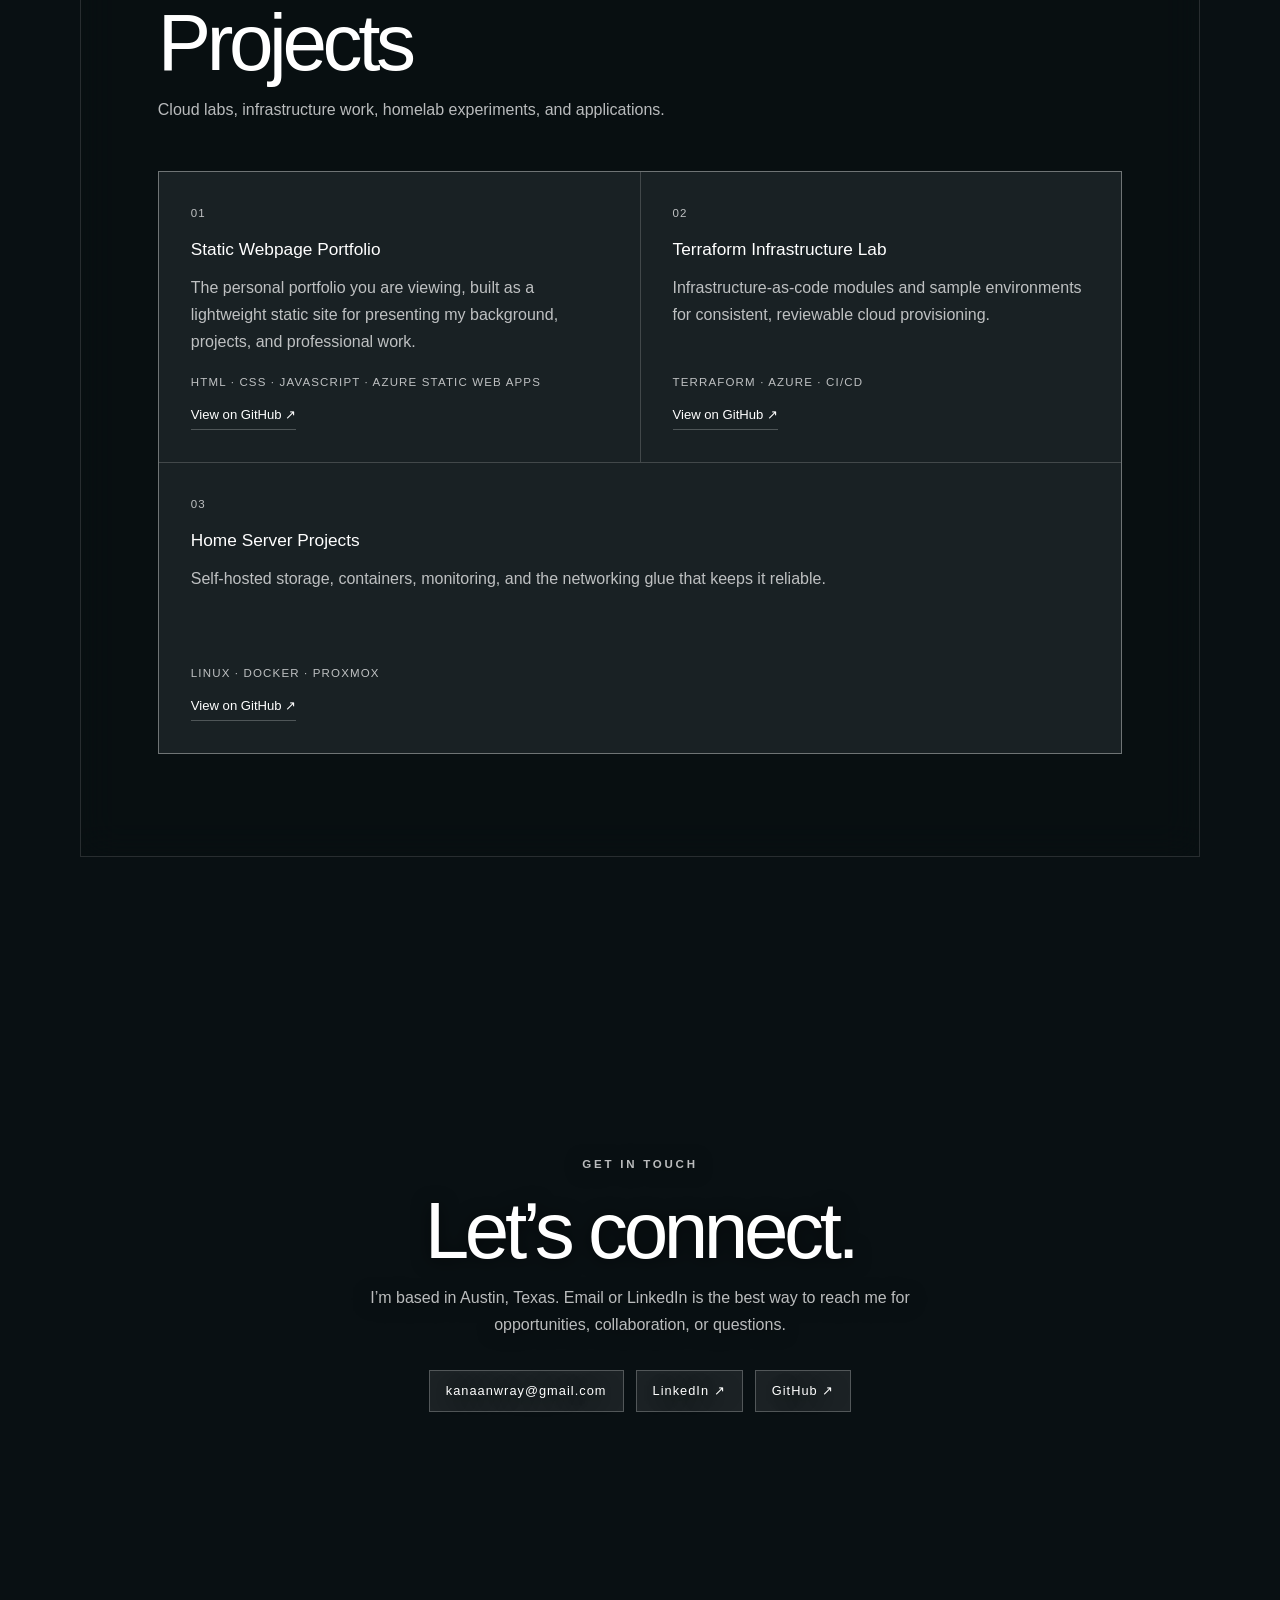
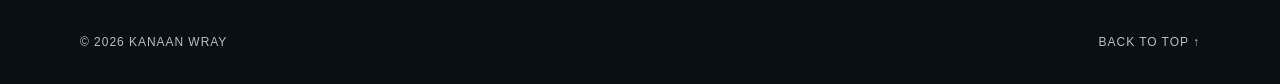
==== commit c448cacf: "reverted some changes" ====
--- a/app/index.html
+++ b/app/index.html
@@ -13,7 +13,7 @@
   <header class="site-header">
     <nav class="site-nav" aria-label="Main navigation">
       <a href="#home">Home</a>
-      <a href="#resume">Resume</a>
+      <a href="#about">About</a>
       <a href="#projects">Projects</a>
       <a href="#contact">Contact</a>
     </nav>
@@ -38,69 +38,25 @@
           <a href="https://www.linkedin.com/in/kanaan-wray-a2bbb0235/" target="_blank" rel="noopener noreferrer" aria-label="Kanaan Wray on LinkedIn" title="LinkedIn">
             <svg viewBox="0 0 24 24" aria-hidden="true"><path fill="currentColor" d="M20.45 20.45h-3.56v-5.57c0-1.33-.03-3.04-1.85-3.04-1.85 0-2.14 1.45-2.14 2.94v5.67H9.34V8.98h3.42v1.57h.05c.47-.9 1.64-1.85 3.37-1.85 3.61 0 4.27 2.37 4.27 5.46v6.29ZM5.32 7.41a2.07 2.07 0 1 1 0-4.13 2.07 2.07 0 0 1 0 4.13Zm1.78 13.04H3.54V8.98H7.1v11.47Z"/></svg>
           </a>
+          <a class="resume-download" href="assets/files/resume.pdf" download aria-label="Download Kanaan Wray's resume">Download resume</a>
         </nav>
-        <a class="scroll-cue" href="#resume" aria-label="Scroll to resume">Explore <span aria-hidden="true">↓</span></a>
+        <a class="scroll-cue" href="#about" aria-label="Scroll to About me">Explore <span aria-hidden="true">↓</span></a>
       </div>
     </section>
 
     <div class="sections-wrap">
-      <section id="resume" class="page-section glass-panel">
+      <section id="about" class="page-section glass-panel about-panel">
         <header class="section-heading">
-          <p class="eyebrow">Experience &amp; skills</p>
-          <h2>Resume</h2>
-          <a class="text-link" href="assets/files/resume.pdf" download>Download PDF ↗</a>
+          <h2>About me</h2>
         </header>
-
-        <div class="resume-block">
-          <h3 class="subsection-title">Work Experience</h3>
-          <div class="experience-list">
-            <article>
-              <p class="date">September 2025 – April 2026</p>
-              <h3>IT Support Engineer II <span>· TheZebra</span></h3>
-              <p>Eliminated standing local administrator access across 300+ endpoints, built Microsoft Intune management from the ground up, and administered identity lifecycle, SSO, MFA, Conditional Access, and least-privilege workflows.</p>
-              <ul class="skill-list" aria-label="Relevant skills">
-                <li>Microsoft Intune</li><li>Windows Autopilot</li><li>Entra ID</li><li>Okta</li><li>PowerShell</li><li>RBAC</li><li>Conditional Access</li><li>SAML / SSO</li>
-              </ul>
-            </article>
-            <article>
-              <p class="date">March 2024 – August 2025</p>
-              <h3>System Administrator <span>· FirstDay Foundation</span></h3>
-              <p>Administered hybrid Windows Server infrastructure supporting roughly 2,000 users and 180+ virtual machines, managed Entra ID access controls, and performed hardening, vulnerability remediation, monitoring, and patch validation.</p>
-              <ul class="skill-list" aria-label="Relevant skills">
-                <li>Windows Server</li><li>Active Directory</li><li>VMware</li><li>Azure Monitor</li><li>Microsoft Defender</li><li>WSUS</li><li>DNS &amp; DHCP</li><li>Nessus</li>
-              </ul>
-            </article>
-            <article>
-              <p class="date">November 2022 – March 2024</p>
-              <h3>IT Helpdesk Technician <span>· MVM Inc</span></h3>
-              <p>Supported four remote-site launches, deployed and tracked 100+ endpoints, and resolved account access, endpoint, VPN, and network issues through rotating 24×7 support.</p>
-              <ul class="skill-list" aria-label="Relevant skills">
-                <li>Endpoint Deployment</li><li>Networking</li><li>Asset Management</li><li>Remote Support</li>
-              </ul>
-            </article>
-            <article>
-              <p class="date">August – October 2022</p>
-              <h3>IT Help Desk Technician <span>· QA Systems Inc</span></h3>
-              <p>Provided Tier 1–2 remote support across 126 Austin ISD schools.</p>
-              <ul class="skill-list" aria-label="Relevant skills">
-                <li>Tier 1–2 Support</li><li>Troubleshooting</li><li>Remote Support</li>
-              </ul>
-            </article>
-          </div>
-        </div>
-
-        <div class="resume-block credentials">
-          <h3 class="subsection-title">Certifications</h3>
-          <div>
-            <p>CompTIA Security+ · AZ-900 Azure Fundamentals · AZ-104 Azure Administrator</p>
-            <p>SC-300 Identity and Access Administrator (in progress)</p>
-          </div>
+        <div class="about-copy" id="about-content" aria-live="polite">
+          <p>I’m a technology professional focused on secure infrastructure, identity, endpoint management, automation, and cloud security.</p>
+          <p>I use this portfolio to document the projects I’m building, the systems I’ve worked with, and the technical areas I’m continuing to explore.</p>
         </div>
       </section>
 
       <section id="projects" class="page-section glass-panel">
         <header class="section-heading">
-          <p class="eyebrow">Selected work</p>
           <h2>Projects</h2>
           <p>Cloud labs, infrastructure work, homelab experiments, and applications.</p>
         </header>
@@ -108,10 +64,10 @@
         <div class="card-grid">
           <article class="card">
             <p class="card-number">01</p>
-            <h3>Azure Zero Trust Lab</h3>
-            <p>Hands-on environment for identity, Conditional Access, segmentation, and secure access to workloads in Azure.</p>
-            <p class="meta">Azure · Entra ID · Networking</p>
-            <a href="https://github.com/BoyIIMan" target="_blank" rel="noopener noreferrer">View on GitHub ↗</a>
+            <h3>Static Webpage Portfolio</h3>
+            <p>The personal portfolio you are viewing, built as a lightweight static site for presenting my background, projects, and professional work.</p>
+            <p class="meta">HTML · CSS · JavaScript · Azure Static Web Apps</p>
+            <a href="https://github.com/BoyIIMan/Project-Static-Webpage" target="_blank" rel="noopener noreferrer">View on GitHub ↗</a>
           </article>
           <article class="card">
             <p class="card-number">02</p>
@@ -126,20 +82,6 @@
             <p>Self-hosted storage, containers, monitoring, and the networking glue that keeps it reliable.</p>
             <p class="meta">Linux · Docker · Proxmox</p>
             <a href="https://github.com/BoyIIMan" target="_blank" rel="noopener noreferrer">View on GitHub ↗</a>
-          </article>
-          <article class="card">
-            <p class="card-number">04</p>
-            <h3>Automation Scripts</h3>
-            <p>Small tools that automate repetitive operations, reporting, backups, and work between cloud APIs.</p>
-            <p class="meta">Python · PowerShell · REST APIs</p>
-            <a href="https://github.com/BoyIIMan" target="_blank" rel="noopener noreferrer">View on GitHub ↗</a>
-          </article>
-          <article class="card">
-            <p class="card-number">05</p>
-            <h3>FIRE Planning App</h3>
-            <p>A personal finance planner for testing how savings rates and returns affect financial-independence goals.</p>
-            <p class="meta">HTML · CSS · JavaScript</p>
-            <a href="https://github.com/BoyIIMan/Forest-of-FIRE" target="_blank" rel="noopener noreferrer">View on GitHub ↗</a>
           </article>
         </div>
       </section>
--- a/app/css/styles.css
+++ b/app/css/styles.css
@@ -156,6 +156,17 @@
   border-radius: 50%;
 }
 
+.social-links .resume-download {
+  width: auto;
+  padding: 0 1.15rem;
+  border-radius: 1.5rem;
+  font-size: 0.7rem;
+  font-weight: 600;
+  letter-spacing: 0.08em;
+  text-transform: uppercase;
+  white-space: nowrap;
+}
+
 .social-links svg {
   width: 1.25rem;
   height: 1.25rem;
@@ -228,27 +239,17 @@
   color: var(--muted);
 }
 
-.text-link {
-  display: inline-block;
-  margin-top: 0.5rem;
-}
-
-.resume-block {
-  display: grid;
-  grid-template-columns: minmax(190px, 0.45fr) minmax(0, 1.55fr);
-  gap: clamp(2rem, 6vw, 5rem);
-}
-
-.subsection-title {
-  margin: 0;
-  color: rgba(255, 255, 255, 0.88);
-  font-size: 0.76rem;
-  font-weight: 600;
-  letter-spacing: 0.18em;
-  text-transform: uppercase;
-}
-
-.resume-block h3,
+.about-copy {
+  max-width: 780px;
+  color: rgba(255, 255, 255, 0.82);
+  font-size: clamp(1.05rem, 2vw, 1.3rem);
+}
+
+.about-copy p:last-child {
+  margin-bottom: 0;
+  color: var(--muted);
+}
+
 .card h3,
 .post h3 {
   margin-bottom: 0.6rem;
@@ -256,42 +257,6 @@
   font-weight: 500;
 }
 
-.skill-list {
-  display: flex;
-  flex-wrap: wrap;
-  gap: 0.55rem;
-  margin: 1.2rem 0 0;
-  padding: 0;
-  list-style: none;
-}
-
-.skill-list li {
-  padding: 0.4rem 0.7rem;
-  border: 1px solid var(--line);
-  color: var(--muted);
-  font-size: 0.76rem;
-}
-
-.experience-list article {
-  padding: 0 0 2rem;
-  margin-bottom: 2rem;
-  border-bottom: 1px solid var(--line);
-}
-
-.experience-list .skill-list {
-  margin-top: 1.15rem;
-}
-
-.experience-list article:last-child {
-  margin-bottom: 0;
-}
-
-.experience-list h3 span {
-  color: var(--muted);
-  font-weight: 400;
-}
-
-.experience-list article > p:last-child,
 .card > p {
   color: var(--muted);
 }
@@ -304,18 +269,6 @@
   font-size: 0.72rem;
   letter-spacing: 0.1em;
   text-transform: uppercase;
-}
-
-.credentials {
-  margin-top: 3rem;
-  padding-top: 2rem;
-  border-top: 1px solid var(--line);
-  color: var(--muted);
-}
-
-.credentials > div p,
-.credentials p {
-  margin-bottom: 0.35rem;
 }
 
 .card-grid {
@@ -416,7 +369,6 @@
     flex: 0 0 auto;
   }
 
-  .resume-block,
   .card-grid {
     grid-template-columns: 1fr;
   }
